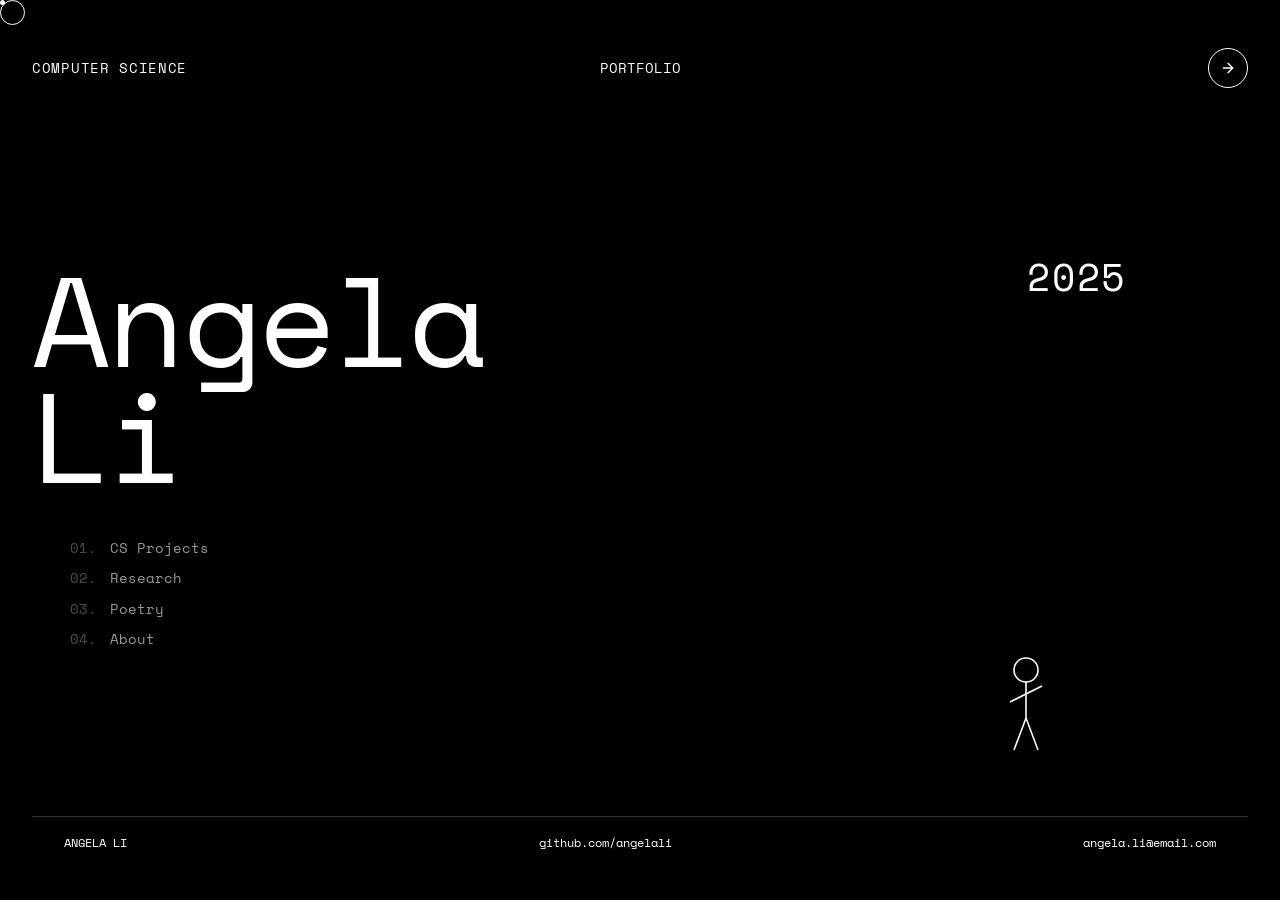
==== index.html @ 9843c6b3 "Update index.html" ====
<html lang="en">
<head>
    <meta charset="UTF-8">
    <meta name="viewport" content="width=device-width, initial-scale=1.0">
    <title>Angela Li</title>
    <style>
        @import url('https://fonts.googleapis.com/css2?family=Space+Mono:ital,wght@0,400;0,700;1,400&display=swap');
        
        * {
            box-sizing: border-box;
            margin: 0;
            padding: 0;
        }
        
        body {
            font-family: 'Space Mono', monospace;
            line-height: 1.6;
            color: #fff;
            background-color: #000;
            cursor: default;
            min-height: 100vh; 
            overflow-x: hidden;
            transition: background-color 1.5s ease, color 1.5s ease;
            display: flex; 
            flex-direction: column; 
        }
        
        .container {
            max-width: 1400px;
            margin: 0 auto;
            padding: 2rem;
            width: 100%; 
            flex-grow: 1; 
            display: flex;
            flex-direction: column;
        }
        
        header {
            display: flex;
            justify-content: space-between;
            align-items: center;
            padding: 1rem 0;
        }
        
        .header-left {
            font-size: 14px;
            text-transform: uppercase;
            letter-spacing: 0.05em;
        }
        
        .header-center {
            position: absolute;
            left: 50%;
            transform: translateX(-50%);
            font-size: 14px;
            text-transform: uppercase;
        }
        
        .header-right {
            display: flex;
            align-items: center;
        }
        
        .arrow-icon {
            width: 40px;
            height: 40px;
            border: 1px solid #fff;
            border-radius: 50%;
            display: flex;
            align-items: center;
            justify-content: center;
            transition: all 0.3s ease, border-color 1.5s ease;
        }
        
        .arrow-icon:hover {
            background-color: #fff;
            color: #000;
            transform: rotate(45deg);
        }
        
        main {
            flex: 1; 
            display: flex;
            align-items: center;
            justify-content: center;
            position: relative; 
        }
        
        .main-content {
            position: relative;
            width: 100%;
            height: 100%;
            display: flex;
            flex-direction: column;
            justify-content: center;
        }
        
        .name-display {
            font-size: 10vw;
            line-height: 0.9;
            font-weight: normal;
            letter-spacing: -0.02em;
        }
        
        .year { /* This element's position will influence the animation */
            position: absolute;
            top: 20%;
            right: 10%;
            font-size: 3vw;
            font-weight: normal;
            letter-spacing: 0.05em;
            transform: rotate(10deg);
            opacity: 0.8;
            /* background-color: rgba(255,0,0,0.2); */ /* For visual debugging */
        }
        
        .categories {
            margin-top: 5vh;
            margin-left: 3vw;
            display: flex;
            flex-direction: column;
        }
        
        .category-item {
            display: flex;
            margin-bottom: 0.5rem;
            font-size: 14px;
            color: #999;
            transition: color 1.5s ease;
        }
        
        .category-number {
            width: 40px;
            opacity: 0.5;
        }

        #light-setup { 
            position: absolute; 
            bottom: 0; 
            right: 10%; 
            width: 200px; 
            height: 400px; 
            pointer-events: none; 
            z-index: 2; 
            /* border: 1px solid yellow; */
        }

        #ceiling {
            position: absolute; 
            top: 50px; 
            left: 50%; 
            transform: translateX(-50%);
            width: 0; 
            height: 5px;
            background-color: #fff;
            z-index: 3;
            transition: width 1.5s ease, background-color 1.5s ease, top 0.3s ease;
        }
        
        #light-fixture { 
            position: absolute;
            top: 55px; 
            left: 50%; 
            transform: translateX(-50%); 
            opacity: 0;
            transition: all 0.5s ease; 
            z-index: 4; 
            width: 40px; 
            height: 40px; 
            /* border: 1px solid cyan; */
        }
        
        .light-glow {
            filter: drop-shadow(0 0 20px rgba(255, 255, 100, 0.9));
        }
        .light-glow .bulb-shape { 
            fill: rgba(255, 255, 100, 0.7);
            stroke: #FFFF64; 
        }
        
        body.light-theme #ceiling {
            background-color: #000;
        }
        body.light-theme #light-fixture line,
        body.light-theme #light-fixture path,
        body.light-theme #light-fixture ellipse {
            stroke: #000;
        }
        body.light-theme .light-glow .bulb-shape {
             fill: rgba(50, 50, 0, 0.7); 
             stroke: #323200;
        }
        
        #animation-container { 
            position: absolute;
            bottom: 0;
            right: 10%;
            width: 200px;
            height: 400px;
            z-index: 10; 
            /* border: 1px dotted blue; */
        }
        
        #stick-figure {
            position: absolute;
            bottom: 50px; 
            left: 60px;   
            width: 80px; 
            height: 120px; 
            z-index: 15; 
            transition: transform 0.5s ease-out; 
            /* border: 1px dotted green; */
        }
        
        #ladder {
            position: absolute;
            bottom: 50px; 
            left: 100px;  
            width: 60px; 
            height: 300px; 
            opacity: 0;
            transition: opacity 0.5s ease, height 0.3s ease;
            z-index: 5; 
            /* border: 1px dotted orange; */
        }
        
        footer {
            padding: 1rem 0;
            border-top: 1px solid #333;
            font-size: 12px;
            display: flex;
            justify-content: space-between;
            transition: border-color 1.5s ease;
            width: 100%; 
            max-width: 1400px; 
            margin: 0 auto; 
            padding-left: 2rem; 
            padding-right: 2rem; 
        }
        
        .footer-name {
            text-transform: uppercase;
        }
        
        .footer-website {
            text-align: center;
        }
        
        .footer-email {
            text-align: right;
        }
        
        .cursor-dot {
            width: 5px;
            height: 5px;
            background-color: #fff;
            position: fixed;
            pointer-events: none;
            border-radius: 50%;
            z-index: 999;
            transition: transform 0.1s, background-color 1.5s ease;
        }
        
        .cursor-circle {
            width: 25px;
            height: 25px;
            border: 1px solid #fff;
            position: fixed;
            pointer-events: none;
            border-radius: 50%;
            z-index: 999;
            transition: transform 0.15s ease-out, border-color 1.5s ease, background-color 0.2s ease;
        }
        
        @media (min-width: 1024px) {
            .cursor-dot, .cursor-circle {
                display: block;
            }
            body {
                cursor: none;
            }
            a, .arrow-icon {
                cursor: none;
            }
        }
        
        a {
            color: inherit;
            text-decoration: none;
        }
        
        .hidden {
            opacity: 0;
            transform: translateY(20px);
        }
        
        .fade-in {
            animation: fadeInUp 0.8s ease forwards;
        }
        
        body.light-theme {
            background-color: #fff;
            color: #000;
        }
        
        body.light-theme .arrow-icon {
            border-color: #000;
        }
        
        body.light-theme .arrow-icon:hover {
            background-color: #000;
            color: #fff;
        }
        
        body.light-theme .category-item {
            color: #666;
        }
        
        body.light-theme footer {
            border-top-color: #eee;
        }
        
        body.light-theme .cursor-dot {
            background-color: #000;
        }
        
        body.light-theme .cursor-circle {
            border-color: #000;
        }
        
        @keyframes fadeInUp {
            from {
                opacity: 0;
                transform: translateY(20px);
            }
            to {
                opacity: 1;
                transform: translateY(0);
            }
        }
        
        @media (max-width: 768px) {
            .header-center {
                display: none;
            }
            .categories {
                margin-top: 3vh;
            }
            #animation-container, #light-setup { 
                width: 150px;
                height: 300px; 
                right: 5%;
            }
            #stick-figure {
                width: 60px;
                height: 90px;
                left: 45px; 
                bottom: 30px;
            }
            #ladder {
                width: 40px;
                left: 75px; 
                height: 220px; 
                bottom: 30px;
            }
            .name-display {
                font-size: 15vw;
            }
            .year {
                font-size: 5vw;
                top: 15%; /* Adjust for smaller screens if needed */
            }
        }
    </style>
</head>
<body>
    <div class="cursor-dot" id="cursor-dot"></div>
    <div class="cursor-circle" id="cursor-circle"></div>

    <div class="container">
        <header>
            <div class="header-left">Computer Science</div>
            <div class="header-center">Portfolio</div>
            <div class="header-right">
                <a href="#projects" class="arrow-icon">
                    <svg width="16" height="16" viewBox="0 0 24 24" fill="none" stroke="currentColor" stroke-width="2" stroke-linecap="round" stroke-linejoin="round">
                        <line x1="5" y1="12" x2="19" y2="12"></line>
                        <polyline points="12 5 19 12 12 19"></polyline>
                    </svg>
                </a>
            </div>
        </header>

        <main>
            <div class="main-content">
                <h1 class="name-display hidden">Angela<br>Li</h1>
                <div class="year hidden">2025</div>
                
                <div class="categories hidden">
                    <div class="category-item">
                        <div class="category-number">01.</div>
                        <div class="category-name">CS Projects</div>
                    </div>
                    <div class="category-item">
                        <div class="category-number">02.</div>
                        <div class="category-name">Research</div>
                    </div>
                    <div class="category-item">
                        <div class="category-number">03.</div>
                        <div class="category-name">Poetry</div>
                    </div>
                    <div class="category-item">
                        <div class="category-number">04.</div>
                        <div class="category-name">About</div>
                    </div>
                </div>
                
                <div id="light-setup">
                    <div id="ceiling"></div>
                    <svg id="light-fixture" viewBox="0 0 40 40" width="40" height="40" xmlns="http://www.w3.org/2000/svg">
                        <line x1="20" y1="0" x2="20" y2="15" stroke="white" stroke-width="1.5" />
                        <path d="M12,15 C12,10 28,10 28,15 L28,25 C28,30 12,30 12,25 Z" stroke="white" stroke-width="1.5" fill="none" />
                        <ellipse cx="20" cy="20" rx="7" ry="10" stroke="white" stroke-width="1.5" fill="none" class="bulb-shape" />
                    </svg>
                </div>
                
                <div id="animation-container">
                    <svg id="ladder" viewBox="0 0 60 300" xmlns="http://www.w3.org/2000/svg" preserveAspectRatio="xMidYMax meet">
                        <line x1="10" y1="10" x2="10" y2="290" stroke="white" stroke-width="2" />
                        <line x1="50" y1="10" x2="50" y2="290" stroke="white" stroke-width="2" />
                        <line x1="10" y1="40" x2="50" y2="40" stroke="white" stroke-width="2" />
                        <line x1="10" y1="70" x2="50" y2="70" stroke="white" stroke-width="2" />
                        <line x1="10" y1="100" x2="50" y2="100" stroke="white" stroke-width="2" />
                        <line x1="10" y1="130" x2="50" y2="130" stroke="white" stroke-width="2" />
                        <line x1="10" y1="160" x2="50" y2="160" stroke="white" stroke-width="2" />
                        <line x1="10" y1="190" x2="50" y2="190" stroke="white" stroke-width="2" />
                        <line x1="10" y1="220" x2="50" y2="220" stroke="white" stroke-width="2" />
                        <line x1="10" y1="250" x2="50" y2="250" stroke="white" stroke-width="2" />
                    </svg>
                    
                    <svg id="stick-figure" viewBox="0 0 100 150" xmlns="http://www.w3.org/2000/svg">
                        <circle cx="50" cy="30" r="15" stroke="white" stroke-width="2" fill="none" class="head" />
                        <line x1="50" y1="45" x2="50" y2="90" stroke="white" stroke-width="2" class="body-line" />
                        <line x1="50" y1="60" x2="30" y2="70" stroke="white" stroke-width="2" class="left-arm" />
                        <line x1="50" y1="60" x2="70" y2="50" stroke="white" stroke-width="2" class="right-arm" />
                        <line x1="50" y1="90" x2="35" y2="130" stroke="white" stroke-width="2" class="left-leg" />
                        <line x1="50" y1="90" x2="65" y2="130" stroke="white" stroke-width="2" class="right-leg" />
                    </svg>
                </div>
            </div>
        </main>

        <footer>
            <div class="footer-name">Angela Li</div>
            <div class="footer-website">github.com/angelali</div>
            <div class="footer-email">angela.li@email.com</div>
        </footer>
    </div>

    <script>
        // Global parameters for animation, updated on resize
        let climbTopY_global = 0; 
        let stickFigureTranslateXOnLadder_global = 0; 
        let dynamicClimbingSteps = [];

        // DOM Elements
        let stickFigure, ladder, lightFixture, ceiling, rightArm, leftArm, leftLeg, rightLeg, animationContainer, lightSetup, yearElement;

        function cacheElements() {
            stickFigure = document.getElementById('stick-figure');
            ladder = document.getElementById('ladder');
            lightFixture = document.getElementById('light-fixture');
            ceiling = document.getElementById('ceiling');
            animationContainer = document.getElementById('animation-container');
            lightSetup = document.getElementById('light-setup'); 
            yearElement = document.querySelector('.year'); 
            if (stickFigure) {
                rightArm = stickFigure.querySelector('.right-arm');
                leftArm = stickFigure.querySelector('.left-arm');
                leftLeg = stickFigure.querySelector('.left-leg');
                rightLeg = stickFigure.querySelector('.right-leg');
            }
        }

        function getElementHeight(element, numericFallbackValue) {
            if (!element) {
                console.warn(`[AnimationDebug] getElementHeight: Element is null/undefined. Returning fallback: ${numericFallbackValue}`);
                return numericFallbackValue || 0;
            }
            let height = element.getBoundingClientRect().height;
            if (height && !isNaN(height) && height > 0) { // Check for valid positive number
                return height;
            }

            console.warn(`[AnimationDebug] getBoundingClientRect().height for ${element.id || element.className} is ${height}. Trying offsetHeight.`);
            height = element.offsetHeight;
            if (height && !isNaN(height) && height > 0) {
                return height;
            }
            
            console.warn(`[AnimationDebug] offsetHeight for ${element.id || element.className} is ${height}. Trying getComputedStyle.`);
            height = parseFloat(getComputedStyle(element).height);
            if (height && !isNaN(height) && height > 0) {
                return height;
            }

            console.warn(`[AnimationDebug] CSS height for ${element.id || element.className} is also ${height}. Using provided numeric fallback: ${numericFallbackValue}`);
            return numericFallbackValue || 0;
        }


        function updateAnimationParameters() {
            console.log("[AnimationDebug] --- Updating animation parameters START ---");
            if (!animationContainer || !stickFigure || !ladder || !lightFixture || !ceiling || !lightSetup || !yearElement) {
                console.warn("[AnimationDebug] updateAnimationParameters: Critical elements null, attempting to re-cache.");
                cacheElements();
                 if (!animationContainer || !stickFigure || !ladder || !lightFixture || !ceiling || !lightSetup || !yearElement) {
                    console.error("[AnimationDebug] updateAnimationParameters: Critical elements STILL null after re-cache. Aborting update.");
                    return; 
                 }
            }

            const animContainerHeight = getElementHeight(animationContainer, 400); // Fallback to CSS defined height
            const animContainerRect = animationContainer.getBoundingClientRect(); 
            console.log(`[AnimationDebug] animContainerHeight: ${animContainerHeight}px, animContainerViewportTop: ${animContainerRect.top}px`);
            if (animContainerHeight === 0) {
                console.warn("[AnimationDebug] animContainerHeight is 0.");
            }

            // --- Positioning based on ".year" element ---
            const yearRect = yearElement.getBoundingClientRect();
            const yearElementHeight = getElementHeight(yearElement, 30); // Provide a numeric fallback for year element
            const yearBottom_viewport = yearRect.bottom; 
            console.log(`[AnimationDebug] Year Element: viewportTop=${yearRect.top}px, height=${yearElementHeight}px, viewportBottom=${yearBottom_viewport}px`);

            const targetCeilingTop_viewport = yearBottom_viewport + (yearElementHeight * 0.08);
            console.log(`[AnimationDebug] Target Ceiling Top (Viewport): ${targetCeilingTop_viewport}px`);

            const lightSetupViewportTop = animContainerRect.top; 
            let finalCeilingTop_relativeToLightSetup = targetCeilingTop_viewport - lightSetupViewportTop;
            console.log(`[AnimationDebug] Light Setup Viewport Top: ${lightSetupViewportTop}px`);
            
            const minCeilingTopRel = animContainerHeight * 0.05; 
            const maxCeilingTopRel = animContainerHeight * 0.50; 
            if (finalCeilingTop_relativeToLightSetup < minCeilingTopRel || isNaN(finalCeilingTop_relativeToLightSetup)) {
                console.warn(`[AnimationDebug] Calculated ceiling top (${finalCeilingTop_relativeToLightSetup}px) too high or NaN. Clamping to ${minCeilingTopRel}px.`);
                finalCeilingTop_relativeToLightSetup = minCeilingTopRel;
            } else if (finalCeilingTop_relativeToLightSetup > maxCeilingTopRel) {
                console.warn(`[AnimationDebug] Calculated ceiling top (${finalCeilingTop_relativeToLightSetup}px) too low. Clamping to ${maxCeilingTopRel}px.`);
                finalCeilingTop_relativeToLightSetup = maxCeilingTopRel;
            }
            ceiling.style.top = finalCeilingTop_relativeToLightSetup + 'px';
            console.log(`[AnimationDebug] Ceiling: finalTop_relativeToLightSetup=${finalCeilingTop_relativeToLightSetup}px`);

            // --- Light Fixture Positioning ---
            const lightFixtureElementHeight = getElementHeight(lightFixture, 40); // Numeric fallback
            let finalLightFixtureTopCssValue = finalCeilingTop_relativeToLightSetup + 5; 
            lightFixture.style.top = finalLightFixtureTopCssValue + 'px';
            console.log(`[AnimationDebug] Light Fixture: elementHeight=${lightFixtureElementHeight}px, finalTopCssValue=${finalLightFixtureTopCssValue}px`);
            
            // --- Ladder Height & Positioning ---
            const ladderCssBottom = parseFloat(getComputedStyle(ladder).bottom); 
            const lightFixtureBottom_relativeToLightSetup = finalLightFixtureTopCssValue + lightFixtureElementHeight;
            const gapBelowLightFixture = animContainerHeight * 0.05; 
            
            let ladderTopTarget_relativeToLightSetup = lightFixtureBottom_relativeToLightSetup + gapBelowLightFixture;
            
            let newLadderHeightCalculated = (animContainerHeight - ladderCssBottom) - ladderTopTarget_relativeToLightSetup;
            newLadderHeightCalculated = Math.max(animContainerHeight * 0.2, newLadderHeightCalculated); 
            ladder.style.height = newLadderHeightCalculated + 'px';
            const ladderElementHeight = getElementHeight(ladder, newLadderHeightCalculated); // Use calculated height as fallback
            console.log(`[AnimationDebug] Ladder: cssBottom=${ladderCssBottom}px, newCalculatedHeight=${newLadderHeightCalculated}px, actualElementHeight=${ladderElementHeight}px`);

            // --- Ceiling Width Extension ---
            const lightSetupRect = lightSetup.getBoundingClientRect(); 
            const ceilingStartGlobalX = lightSetupRect.left + (lightSetup.offsetWidth / 2); 
            const viewportWidth = document.documentElement.clientWidth;
            ceiling.dataset.targetWidth = Math.max(0, viewportWidth - ceilingStartGlobalX) + 'px';

            // --- Stick Figure X Translation to Ladder ---
            if (ladder.offsetLeft !== undefined && stickFigure.offsetLeft !== undefined && ladder.offsetWidth !== undefined && stickFigure.offsetWidth !== undefined) {
                 stickFigureTranslateXOnLadder_global = (ladder.offsetLeft + ladder.offsetWidth / 2) - (stickFigure.offsetLeft + stickFigure.offsetWidth / 2);
            } else {
                const defaultLadderLeft = parseFloat(getComputedStyle(ladder).left) || 100;
                const defaultLadderWidth = parseFloat(getComputedStyle(ladder).width) || 60;
                const defaultStickFigureLeft = parseFloat(getComputedStyle(stickFigure).left) || 60;
                const defaultStickFigureWidth = parseFloat(getComputedStyle(stickFigure).width) || 80;
                stickFigureTranslateXOnLadder_global = (defaultLadderLeft + defaultLadderWidth / 2) - (defaultStickFigureLeft + defaultStickFigureWidth / 2);
            }
            
            // --- 6. Recalculate climbTopY_global for stick figure's HANDS to reach BOTTOM of light fixture ---
            const sfCssBottom = parseFloat(getComputedStyle(stickFigure).bottom); 
            const sfHeight = getElementHeight(stickFigure, 120); // Numeric fallback
            console.log(`[AnimationDebug] Stick Figure: cssBottom=${sfCssBottom}px, sfHeight=${sfHeight}px`);
            
            if (sfHeight === 0 || isNaN(sfHeight) || lightFixtureElementHeight === 0 || isNaN(lightFixtureElementHeight)) {
                console.error("[AnimationDebug] Stick figure or Light fixture height is 0 or NaN. Setting climbTopY to 0.");
                climbTopY_global = 0; 
            } else {
                const sfHandsOffsetYFactor = 60 / 150; 
                const sfHandsOffsetFromSFTop_px = sfHeight * sfHandsOffsetYFactor;

                const sfInitialTopEdge_from_AC_Top = animContainerHeight - sfCssBottom - sfHeight;
                const sfInitialHands_from_AC_Top = sfInitialTopEdge_from_AC_Top + sfHandsOffsetFromSFTop_px;
                console.log(`[AnimationDebug] Stick Figure Initial Y: topEdgeFromACTop=${sfInitialTopEdge_from_AC_Top}px, handsFromACTop=${sfInitialHands_from_AC_Top}px`);
                
                const lfTargetBottom_from_AC_Top = finalLightFixtureTopCssValue + lightFixtureElementHeight;
                console.log(`[AnimationDebug] Light Fixture Target Y (Bottom): bottomFromACTop=${lfTargetBottom_from_AC_Top}px`);

                climbTopY_global = sfInitialHands_from_AC_Top - lfTargetBottom_from_AC_Top;
                climbTopY_global = Math.max(0, climbTopY_global); 
            }
            console.log(`[AnimationDebug] FINAL climbTopY_global: ${climbTopY_global}px`);

            // --- 7. Update dynamicClimbingSteps y-values based on climbTopY_global ---
            const baseStepYPercentages = [0, 0.125, 0.25, 0.375, 0.5, 0.625, 0.75, 0.875, 1]; 
            dynamicClimbingSteps = baseStepYPercentages.map((p, index) => ({
                y: climbTopY_global * p, 
                lL: (index % 2 !== 0 && climbTopY_global > 10) ? -5 : 0, 
                rL: (index % 2 !== 0 && climbTopY_global > 10) ? 5 : 0,
                lA: (index % 2 !== 0 && climbTopY_global > 10) ? -2 : 0,
                rA: (index % 2 !== 0 && climbTopY_global > 10) ? 2 : 0
            }));

            if (dynamicClimbingSteps.length > 0) {
                dynamicClimbingSteps[0] = { y: 0, lL: 0, rL: 0, lA: 0, rA: 0 }; 
            } else { 
                dynamicClimbingSteps.push({ y: 0, lL: 0, rL: 0, lA: 0, rA: 0 });
            }
            
            if (climbTopY_global < 5 || isNaN(climbTopY_global)) { 
                dynamicClimbingSteps = [{ y: 0, lL: 0, rL: 0, lA: 0, rA: 0 }];
                console.log("[AnimationDebug] Climb distance very small or NaN, setting to no climb steps.");
            }
            console.log("[AnimationDebug] --- Parameter update finished ---");
        }

        window.onload = () => {
            console.log("[AnimationDebug] window.onload fired.");
            cacheElements(); 

            const elementsToFadeIn = document.querySelectorAll('.hidden');
            setTimeout(() => { 
                elementsToFadeIn.forEach((el, index) => {
                    setTimeout(() => {
                        el.classList.add('fade-in');
                    }, index * 200);
                });
            }, 300); 
            
            requestAnimationFrame(() => { 
                updateAnimationParameters(); 
                window.addEventListener('resize', () => {
                    requestAnimationFrame(updateAnimationParameters); 
                });

                setTimeout(() => { 
                    if (stickFigure && ladder && lightFixture && ceiling) { 
                        startAnimation();
                    } else {
                        console.error("[AnimationDebug] Crucial elements missing before starting animation.");
                    }
                }, 1200); 
            });
        };
        
        const cursorDot = document.getElementById('cursor-dot');
        const cursorCircle = document.getElementById('cursor-circle');
        if (window.matchMedia("(min-width: 1024px)").matches) {
            window.addEventListener('mousemove', e => {
                cursorDot.style.transform = `translate(${e.clientX}px, ${e.clientY}px)`;
                cursorCircle.style.transform = `translate(${e.clientX - 12}px, ${e.clientY - 12}px)`;
            });
            document.querySelectorAll('a, .arrow-icon').forEach(el => {
                el.addEventListener('mouseenter', (event) => {
                    cursorCircle.style.transform = `translate(${event.clientX - 12}px, ${event.clientY - 12}px) scale(1.5)`;
                    cursorCircle.style.backgroundColor = 'rgba(255,255,255,0.2)';
                });
                el.addEventListener('mouseleave', (event) => {
                    cursorCircle.style.transform = `translate(${event.clientX - 12}px, ${event.clientY - 12}px) scale(1)`;
                    cursorCircle.style.backgroundColor = 'transparent';
                });
            });
        } else {
            if(cursorDot) cursorDot.style.display = 'none';
            if(cursorCircle) cursorCircle.style.display = 'none';
        }
        
        function changeToLightTheme() {
            document.body.classList.add('light-theme');
            document.querySelectorAll('#stick-figure line, #stick-figure circle, #ladder line, #light-fixture line, #light-fixture path, #light-fixture ellipse').forEach(el => {
                if (!el.classList.contains('bulb-shape')) {
                    el.setAttribute('stroke', 'black');
                }
            });
        }
        
        function startAnimation() {
            if (!stickFigure || !ladder || !lightFixture || !ceiling || !rightArm || !leftArm || !leftLeg || !rightLeg) {
                console.error("[AnimationDebug] startAnimation: Cannot start, critical elements are null.");
                return;
            }
            let currentClimbStep = 0;
            console.log("[AnimationDebug] Starting animation sequence. climbTopY_global:", climbTopY_global, "Num steps:", dynamicClimbingSteps.length);

            function animateLimbs(step) {
                if (!step) { console.warn("[AnimationDebug] animateLimbs: step is undefined."); return; }
                leftLeg.setAttribute('x2', 35 + step.lL);
                rightLeg.setAttribute('x2', 65 + step.rL);
                leftArm.setAttribute('x2', 30 + step.lA);
                rightArm.setAttribute('y2', 50); 
                rightArm.setAttribute('x2', 70 + step.rA);
            }
            
            function wave() {
                const originalX2 = 70; 
                const originalY2 = 50; 
                let waveTime = 0;
                const waveDuration = 2000; 
                const intervalTime = 50;  
                
                const waveInterval = setInterval(() => {
                    waveTime += intervalTime;
                    const waveY = originalY2 - 15 * Math.sin((waveTime / waveDuration) * Math.PI * 4); 
                    rightArm.setAttribute('x2', originalX2);
                    rightArm.setAttribute('y2', waveY);
                    
                    if (waveTime >= waveDuration) {
                        clearInterval(waveInterval);
                        rightArm.setAttribute('x2', originalX2); 
                        rightArm.setAttribute('y2', originalY2);
                        moveToLadderAndPrepareClimb(); 
                    }
                }, intervalTime);
            }

            function moveToLadderAndPrepareClimb() {
                stickFigure.style.transform = `translateX(${stickFigureTranslateXOnLadder_global || 0}px)`;
                setTimeout(() => { 
                    ladder.style.opacity = '1';
                    ceiling.style.width = ceiling.dataset.targetWidth || '80px'; 
                    setTimeout(() => { 
                        lightFixture.style.opacity = '1';
                        setTimeout(climbLadder, 500); 
                    }, 700); 
                }, 500); 
            }
            
            function climbLadder() {
                if (!dynamicClimbingSteps || dynamicClimbingSteps.length === 0) {
                    console.warn("[AnimationDebug] No climbing steps. Proceeding to screwInLightBulb().");
                    screwInLightBulb(); 
                    return;
                }
                if (dynamicClimbingSteps.length === 1 && dynamicClimbingSteps[0].y === 0 && currentClimbStep === 0) {
                     console.log("[AnimationDebug] No climb needed. Proceeding to screwInLightBulb().");
                     screwInLightBulb();
                     return;
                }

                if (currentClimbStep >= dynamicClimbingSteps.length) {
                    screwInLightBulb(); 
                    return;
                }
                
                const step = dynamicClimbingSteps[currentClimbStep];
                if (!step || step.y === undefined || isNaN(step.y)) { 
                     console.error(`[AnimationDebug] Climbing: Step ${currentClimbStep} is invalid or y is NaN:`, step);
                     currentClimbStep++; 
                     setTimeout(climbLadder, 400); 
                     return;
                }
                console.log(`[AnimationDebug] Climbing step ${currentClimbStep}: translateY(-${step.y}px).`);
                stickFigure.style.transform = `translateX(${stickFigureTranslateXOnLadder_global || 0}px) translateY(-${step.y}px)`;
                animateLimbs(step); 
                
                currentClimbStep++;
                setTimeout(climbLadder, 400); 
            }
            
            function screwInLightBulb() {
                leftArm.setAttribute('x2', '45'); 
                leftArm.setAttribute('y2', '30'); 
                rightArm.setAttribute('x2', '55'); 
                rightArm.setAttribute('y2', '30');
                
                let rotations = 0;
                const screwDuration = 1500; 
                const intervalTime = 100;
                let screwAngle = 0;

                const screwInterval = setInterval(() => {
                    screwAngle = (rotations % 2 === 0) ? 5 : -5; 
                    stickFigure.style.transform = `translateX(${stickFigureTranslateXOnLadder_global || 0}px) translateY(-${climbTopY_global || 0}px) rotate(${screwAngle}deg)`;
                    rotations++;
                    
                    if ((rotations * intervalTime) >= screwDuration) {
                        clearInterval(screwInterval);
                        stickFigure.style.transform = `translateX(${stickFigureTranslateXOnLadder_global || 0}px) translateY(-${climbTopY_global || 0}px)`; 
                        lightFixture.classList.add('light-glow'); 
                        setTimeout(() => { 
                            changeToLightTheme();
                            setTimeout(prepareClimbDown, 1000); 
                        }, 500);
                    }
                }, intervalTime);
            }

            function prepareClimbDown() {
                 if (!dynamicClimbingSteps || dynamicClimbingSteps.length === 0) {
                    resetToNormalPose(); return; 
                }
                animateLimbs(dynamicClimbingSteps[dynamicClimbingSteps.length-1]); 
                currentClimbStep = dynamicClimbingSteps.length - 2; 
                climbDown();
            }
            
            function climbDown() {
                if (!dynamicClimbingSteps || currentClimbStep < 0 || dynamicClimbingSteps.length === 0) {
                    resetToNormalPose(); 
                    return;
                }
                
                const step = dynamicClimbingSteps[currentClimbStep];
                 if (!step || step.y === undefined || isNaN(step.y)) { 
                     console.error(`[AnimationDebug] Climbing Down: Step ${currentClimbStep} is invalid or y is NaN:`, step);
                     resetToNormalPose(); 
                     return;
                }
                stickFigure.style.transform = `translateX(${stickFigureTranslateXOnLadder_global || 0}px) translateY(-${step.y}px)`;
                animateLimbs(step);
                
                currentClimbStep--;
                setTimeout(climbDown, 400);
            }
            
            function resetToNormalPose() {
                stickFigure.style.transform = 'translateX(0px) translateY(0px)';
                leftLeg.setAttribute('x2', '35');
                rightLeg.setAttribute('x2', '65');
                leftArm.setAttribute('x2', '30');
                leftArm.setAttribute('y2', '70'); 
                rightArm.setAttribute('x2', '70');
                rightArm.setAttribute('y2', '50'); 
                
                setTimeout(() => { 
                    ladder.style.opacity = '0';
                }, 1000);
            }
            
            wave(); 
        }
    </script>
</body>
</html>
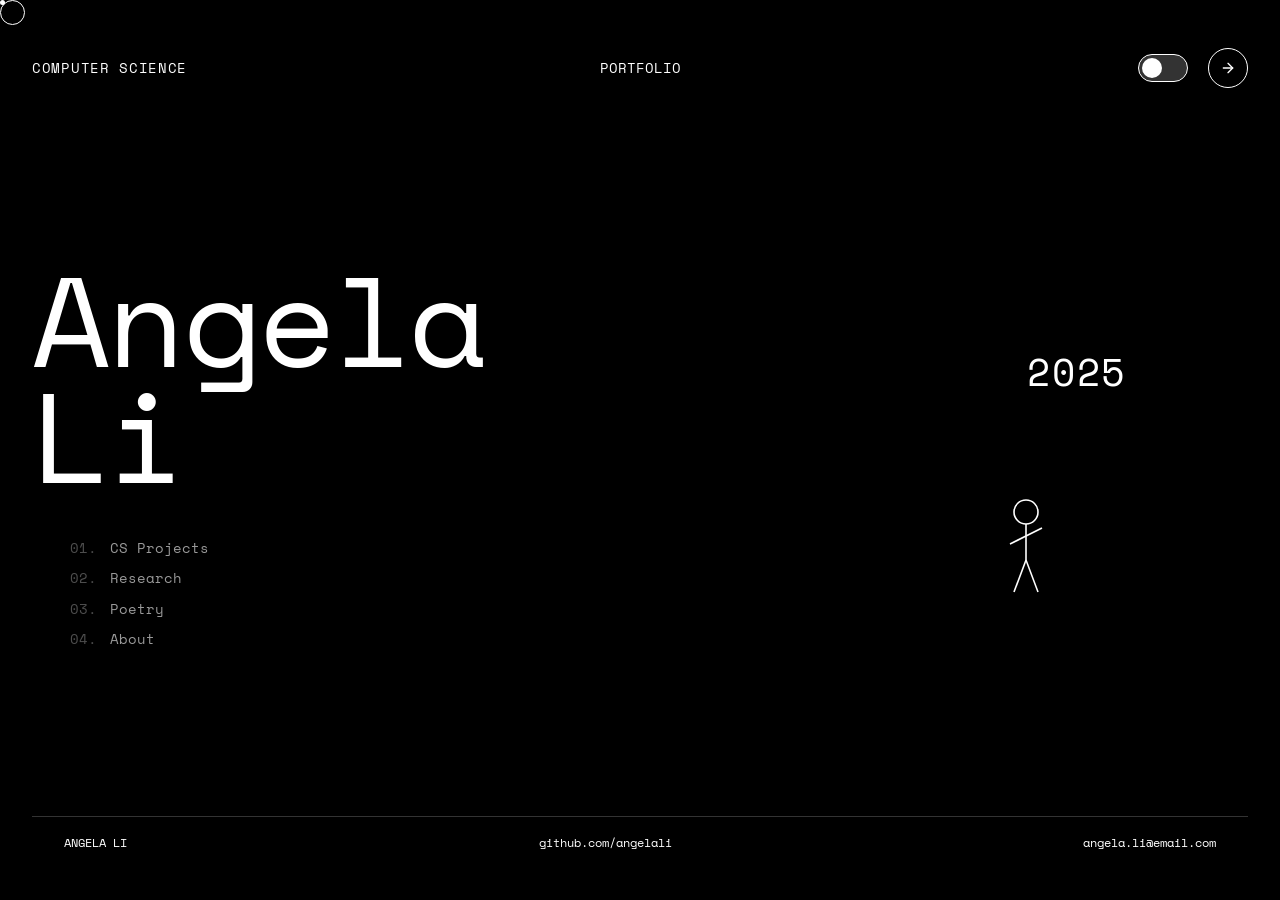
==== commit d4d6f377: "Update index.html" ====
--- a/index.html
+++ b/index.html
@@ -1,4 +1,4 @@
-
+<!DOCTYPE html>
 <html lang="en">
 <head>
     <meta charset="UTF-8">
@@ -61,7 +61,80 @@
             display: flex;
             align-items: center;
         }
-        
+
+        .theme-switch-wrapper {
+            display: flex;
+            align-items: center;
+            margin-right: 20px; 
+        }
+        .theme-switch {
+            position: relative;
+            display: inline-block;
+            width: 50px; 
+            height: 28px; 
+        }
+        .theme-switch input {
+            opacity: 0;
+            width: 0;
+            height: 0;
+        }
+        .slider {
+            position: absolute;
+            cursor: pointer;
+            top: 0;
+            left: 0;
+            right: 0;
+            bottom: 0;
+            background-color: #333; /* Darker grey for dark mode (switch off) */
+            border: 1px solid #fff; /* White border in dark mode */
+            transition: .4s;
+        }
+        .slider:before {
+            position: absolute;
+            content: "";
+            height: 20px; 
+            width: 20px; 
+            left: 3px; /* Adjusted for border */
+            bottom: 3px; /* Adjusted for border */
+            background-color: white; 
+            transition: .4s;
+        }
+        
+        input:checked + .slider { /* Light mode active */
+            background-color: #ddd; /* Light grey background for light mode */
+            border-color: #000; /* Black border in light mode */
+        }
+        input:checked + .slider:before {
+            transform: translateX(22px);
+            background-color: #333; /* Dark knob for light mode */
+        }
+        .slider.round {
+            border-radius: 28px; 
+        }
+        .slider.round:before {
+            border-radius: 50%;
+        }
+
+        /* Styles for when body has .light-theme but switch might be forced to an opposite state during animation */
+        body.light-theme .theme-switch-wrapper input:not(:checked) + .slider {
+            background-color: #333; /* Should look like dark mode switch */
+            border-color: #fff;
+        }
+         body.light-theme .theme-switch-wrapper input:not(:checked) + .slider:before {
+            background-color: white;
+            transform: translateX(0px); /* Ensure it's on the left */
+        }
+        /* Styles for when body is dark (no .light-theme) but switch might be forced to checked */
+        body:not(.light-theme) .theme-switch-wrapper input:checked + .slider {
+            background-color: #ddd; /* Should look like light mode switch */
+            border-color: #000;
+        }
+        body:not(.light-theme) .theme-switch-wrapper input:checked + .slider:before {
+            background-color: #333;
+            transform: translateX(22px); /* Ensure it's on the right */
+        }
+
+
         .arrow-icon {
             width: 40px;
             height: 40px;
@@ -103,7 +176,7 @@
             letter-spacing: -0.02em;
         }
         
-        .year { /* This element's position will influence the animation */
+        .year { 
             position: absolute;
             top: 20%;
             right: 10%;
@@ -112,7 +185,6 @@
             letter-spacing: 0.05em;
             transform: rotate(10deg);
             opacity: 0.8;
-            /* background-color: rgba(255,0,0,0.2); */ /* For visual debugging */
         }
         
         .categories {
@@ -143,7 +215,6 @@
             height: 400px; 
             pointer-events: none; 
             z-index: 2; 
-            /* border: 1px solid yellow; */
         }
 
         #ceiling {
@@ -168,7 +239,6 @@
             z-index: 4; 
             width: 40px; 
             height: 40px; 
-            /* border: 1px solid cyan; */
         }
         
         .light-glow {
@@ -176,7 +246,7 @@
         }
         .light-glow .bulb-shape { 
             fill: rgba(255, 255, 100, 0.7);
-            stroke: #FFFF64; 
+            stroke: #FFFF64 !important; 
         }
         
         body.light-theme #ceiling {
@@ -184,13 +254,14 @@
         }
         body.light-theme #light-fixture line,
         body.light-theme #light-fixture path,
-        body.light-theme #light-fixture ellipse {
+        body.light-theme #light-fixture ellipse:not(.bulb-shape.light-glow *) { 
             stroke: #000;
         }
-        body.light-theme .light-glow .bulb-shape {
-             fill: rgba(50, 50, 0, 0.7); 
-             stroke: #323200;
-        }
+        body.light-theme #light-fixture .bulb-shape:not(.light-glow .bulb-shape) {
+             stroke: #000;
+             fill: none; 
+        }
+
         
         #animation-container { 
             position: absolute;
@@ -199,7 +270,6 @@
             width: 200px;
             height: 400px;
             z-index: 10; 
-            /* border: 1px dotted blue; */
         }
         
         #stick-figure {
@@ -210,7 +280,6 @@
             height: 120px; 
             z-index: 15; 
             transition: transform 0.5s ease-out; 
-            /* border: 1px dotted green; */
         }
         
         #ladder {
@@ -222,7 +291,6 @@
             opacity: 0;
             transition: opacity 0.5s ease, height 0.3s ease;
             z-index: 5; 
-            /* border: 1px dotted orange; */
         }
         
         footer {
@@ -344,6 +412,9 @@
             .header-center {
                 display: none;
             }
+            .theme-switch-wrapper {
+                margin-right: 10px;
+            }
             .categories {
                 margin-top: 3vh;
             }
@@ -369,7 +440,7 @@
             }
             .year {
                 font-size: 5vw;
-                top: 15%; /* Adjust for smaller screens if needed */
+                top: 15%; 
             }
         }
     </style>
@@ -383,6 +454,12 @@
             <div class="header-left">Computer Science</div>
             <div class="header-center">Portfolio</div>
             <div class="header-right">
+                <div class="theme-switch-wrapper">
+                    <label class="theme-switch" for="theme-checkbox">
+                        <input type="checkbox" id="theme-checkbox" />
+                        <div class="slider round"></div>
+                    </label>
+                </div>
                 <a href="#projects" class="arrow-icon">
                     <svg width="16" height="16" viewBox="0 0 24 24" fill="none" stroke="currentColor" stroke-width="2" stroke-linecap="round" stroke-linejoin="round">
                         <line x1="5" y1="12" x2="19" y2="12"></line>
@@ -459,13 +536,21 @@
     </div>
 
     <script>
-        // Global parameters for animation, updated on resize
+        // Global parameters for animation
         let climbTopY_global = 0; 
         let stickFigureTranslateXOnLadder_global = 0; 
         let dynamicClimbingSteps = [];
 
         // DOM Elements
-        let stickFigure, ladder, lightFixture, ceiling, rightArm, leftArm, leftLeg, rightLeg, animationContainer, lightSetup, yearElement;
+        let stickFigure, ladder, lightFixture, ceiling, rightArm, leftArm, leftLeg, rightLeg, animationContainer, lightSetup, yearElement, themeCheckbox;
+        
+        // Animation State
+        let isLightTheme = false; // Initial theme is dark
+        let animationInProgress = false;
+        let initialAnimationComplete = false;
+        let currentClimbShouldTurnLightOn = true; 
+        let currentClimbStep = 0;
+
 
         function cacheElements() {
             stickFigure = document.getElementById('stick-figure');
@@ -475,6 +560,7 @@
             animationContainer = document.getElementById('animation-container');
             lightSetup = document.getElementById('light-setup'); 
             yearElement = document.querySelector('.year'); 
+            themeCheckbox = document.getElementById('theme-checkbox');
             if (stickFigure) {
                 rightArm = stickFigure.querySelector('.right-arm');
                 leftArm = stickFigure.querySelector('.left-arm');
@@ -485,35 +571,26 @@
 
         function getElementHeight(element, numericFallbackValue) {
             if (!element) {
-                console.warn(`[AnimationDebug] getElementHeight: Element is null/undefined. Returning fallback: ${numericFallbackValue}`);
                 return numericFallbackValue || 0;
             }
             let height = element.getBoundingClientRect().height;
-            if (height && !isNaN(height) && height > 0) { // Check for valid positive number
+            if (height && !isNaN(height) && height > 0) { 
                 return height;
             }
-
-            console.warn(`[AnimationDebug] getBoundingClientRect().height for ${element.id || element.className} is ${height}. Trying offsetHeight.`);
             height = element.offsetHeight;
             if (height && !isNaN(height) && height > 0) {
                 return height;
             }
-            
-            console.warn(`[AnimationDebug] offsetHeight for ${element.id || element.className} is ${height}. Trying getComputedStyle.`);
             height = parseFloat(getComputedStyle(element).height);
             if (height && !isNaN(height) && height > 0) {
                 return height;
             }
-
-            console.warn(`[AnimationDebug] CSS height for ${element.id || element.className} is also ${height}. Using provided numeric fallback: ${numericFallbackValue}`);
             return numericFallbackValue || 0;
         }
 
 
         function updateAnimationParameters() {
-            console.log("[AnimationDebug] --- Updating animation parameters START ---");
             if (!animationContainer || !stickFigure || !ladder || !lightFixture || !ceiling || !lightSetup || !yearElement) {
-                console.warn("[AnimationDebug] updateAnimationParameters: Critical elements null, attempting to re-cache.");
                 cacheElements();
                  if (!animationContainer || !stickFigure || !ladder || !lightFixture || !ceiling || !lightSetup || !yearElement) {
                     console.error("[AnimationDebug] updateAnimationParameters: Critical elements STILL null after re-cache. Aborting update.");
@@ -521,45 +598,31 @@
                  }
             }
 
-            const animContainerHeight = getElementHeight(animationContainer, 400); // Fallback to CSS defined height
+            const animContainerHeight = getElementHeight(animationContainer, 400); 
             const animContainerRect = animationContainer.getBoundingClientRect(); 
-            console.log(`[AnimationDebug] animContainerHeight: ${animContainerHeight}px, animContainerViewportTop: ${animContainerRect.top}px`);
-            if (animContainerHeight === 0) {
-                console.warn("[AnimationDebug] animContainerHeight is 0.");
-            }
-
-            // --- Positioning based on ".year" element ---
+
             const yearRect = yearElement.getBoundingClientRect();
-            const yearElementHeight = getElementHeight(yearElement, 30); // Provide a numeric fallback for year element
+            const yearElementHeight = getElementHeight(yearElement, 30); 
             const yearBottom_viewport = yearRect.bottom; 
-            console.log(`[AnimationDebug] Year Element: viewportTop=${yearRect.top}px, height=${yearElementHeight}px, viewportBottom=${yearBottom_viewport}px`);
 
             const targetCeilingTop_viewport = yearBottom_viewport + (yearElementHeight * 0.08);
-            console.log(`[AnimationDebug] Target Ceiling Top (Viewport): ${targetCeilingTop_viewport}px`);
 
             const lightSetupViewportTop = animContainerRect.top; 
             let finalCeilingTop_relativeToLightSetup = targetCeilingTop_viewport - lightSetupViewportTop;
-            console.log(`[AnimationDebug] Light Setup Viewport Top: ${lightSetupViewportTop}px`);
             
             const minCeilingTopRel = animContainerHeight * 0.05; 
             const maxCeilingTopRel = animContainerHeight * 0.50; 
             if (finalCeilingTop_relativeToLightSetup < minCeilingTopRel || isNaN(finalCeilingTop_relativeToLightSetup)) {
-                console.warn(`[AnimationDebug] Calculated ceiling top (${finalCeilingTop_relativeToLightSetup}px) too high or NaN. Clamping to ${minCeilingTopRel}px.`);
                 finalCeilingTop_relativeToLightSetup = minCeilingTopRel;
             } else if (finalCeilingTop_relativeToLightSetup > maxCeilingTopRel) {
-                console.warn(`[AnimationDebug] Calculated ceiling top (${finalCeilingTop_relativeToLightSetup}px) too low. Clamping to ${maxCeilingTopRel}px.`);
                 finalCeilingTop_relativeToLightSetup = maxCeilingTopRel;
             }
             ceiling.style.top = finalCeilingTop_relativeToLightSetup + 'px';
-            console.log(`[AnimationDebug] Ceiling: finalTop_relativeToLightSetup=${finalCeilingTop_relativeToLightSetup}px`);
-
-            // --- Light Fixture Positioning ---
-            const lightFixtureElementHeight = getElementHeight(lightFixture, 40); // Numeric fallback
+
+            const lightFixtureElementHeight = getElementHeight(lightFixture, 40); 
             let finalLightFixtureTopCssValue = finalCeilingTop_relativeToLightSetup + 5; 
             lightFixture.style.top = finalLightFixtureTopCssValue + 'px';
-            console.log(`[AnimationDebug] Light Fixture: elementHeight=${lightFixtureElementHeight}px, finalTopCssValue=${finalLightFixtureTopCssValue}px`);
-            
-            // --- Ladder Height & Positioning ---
+            
             const ladderCssBottom = parseFloat(getComputedStyle(ladder).bottom); 
             const lightFixtureBottom_relativeToLightSetup = finalLightFixtureTopCssValue + lightFixtureElementHeight;
             const gapBelowLightFixture = animContainerHeight * 0.05; 
@@ -569,16 +632,12 @@
             let newLadderHeightCalculated = (animContainerHeight - ladderCssBottom) - ladderTopTarget_relativeToLightSetup;
             newLadderHeightCalculated = Math.max(animContainerHeight * 0.2, newLadderHeightCalculated); 
             ladder.style.height = newLadderHeightCalculated + 'px';
-            const ladderElementHeight = getElementHeight(ladder, newLadderHeightCalculated); // Use calculated height as fallback
-            console.log(`[AnimationDebug] Ladder: cssBottom=${ladderCssBottom}px, newCalculatedHeight=${newLadderHeightCalculated}px, actualElementHeight=${ladderElementHeight}px`);
-
-            // --- Ceiling Width Extension ---
+
             const lightSetupRect = lightSetup.getBoundingClientRect(); 
             const ceilingStartGlobalX = lightSetupRect.left + (lightSetup.offsetWidth / 2); 
             const viewportWidth = document.documentElement.clientWidth;
             ceiling.dataset.targetWidth = Math.max(0, viewportWidth - ceilingStartGlobalX) + 'px';
 
-            // --- Stick Figure X Translation to Ladder ---
             if (ladder.offsetLeft !== undefined && stickFigure.offsetLeft !== undefined && ladder.offsetWidth !== undefined && stickFigure.offsetWidth !== undefined) {
                  stickFigureTranslateXOnLadder_global = (ladder.offsetLeft + ladder.offsetWidth / 2) - (stickFigure.offsetLeft + stickFigure.offsetWidth / 2);
             } else {
@@ -589,13 +648,10 @@
                 stickFigureTranslateXOnLadder_global = (defaultLadderLeft + defaultLadderWidth / 2) - (defaultStickFigureLeft + defaultStickFigureWidth / 2);
             }
             
-            // --- 6. Recalculate climbTopY_global for stick figure's HANDS to reach BOTTOM of light fixture ---
             const sfCssBottom = parseFloat(getComputedStyle(stickFigure).bottom); 
-            const sfHeight = getElementHeight(stickFigure, 120); // Numeric fallback
-            console.log(`[AnimationDebug] Stick Figure: cssBottom=${sfCssBottom}px, sfHeight=${sfHeight}px`);
+            const sfHeight = getElementHeight(stickFigure, 120); 
             
             if (sfHeight === 0 || isNaN(sfHeight) || lightFixtureElementHeight === 0 || isNaN(lightFixtureElementHeight)) {
-                console.error("[AnimationDebug] Stick figure or Light fixture height is 0 or NaN. Setting climbTopY to 0.");
                 climbTopY_global = 0; 
             } else {
                 const sfHandsOffsetYFactor = 60 / 150; 
@@ -603,17 +659,13 @@
 
                 const sfInitialTopEdge_from_AC_Top = animContainerHeight - sfCssBottom - sfHeight;
                 const sfInitialHands_from_AC_Top = sfInitialTopEdge_from_AC_Top + sfHandsOffsetFromSFTop_px;
-                console.log(`[AnimationDebug] Stick Figure Initial Y: topEdgeFromACTop=${sfInitialTopEdge_from_AC_Top}px, handsFromACTop=${sfInitialHands_from_AC_Top}px`);
                 
                 const lfTargetBottom_from_AC_Top = finalLightFixtureTopCssValue + lightFixtureElementHeight;
-                console.log(`[AnimationDebug] Light Fixture Target Y (Bottom): bottomFromACTop=${lfTargetBottom_from_AC_Top}px`);
 
                 climbTopY_global = sfInitialHands_from_AC_Top - lfTargetBottom_from_AC_Top;
                 climbTopY_global = Math.max(0, climbTopY_global); 
             }
-            console.log(`[AnimationDebug] FINAL climbTopY_global: ${climbTopY_global}px`);
-
-            // --- 7. Update dynamicClimbingSteps y-values based on climbTopY_global ---
+
             const baseStepYPercentages = [0, 0.125, 0.25, 0.375, 0.5, 0.625, 0.75, 0.875, 1]; 
             dynamicClimbingSteps = baseStepYPercentages.map((p, index) => ({
                 y: climbTopY_global * p, 
@@ -631,14 +683,67 @@
             
             if (climbTopY_global < 5 || isNaN(climbTopY_global)) { 
                 dynamicClimbingSteps = [{ y: 0, lL: 0, rL: 0, lA: 0, rA: 0 }];
-                console.log("[AnimationDebug] Climb distance very small or NaN, setting to no climb steps.");
-            }
-            console.log("[AnimationDebug] --- Parameter update finished ---");
-        }
+            }
+        }
+
+        function setupThemeToggle() {
+            if (!themeCheckbox) {
+                console.error("[AnimationDebug] Theme checkbox not found for setup!");
+                return;
+            }
+            themeCheckbox.checked = isLightTheme; 
+
+            themeCheckbox.addEventListener('change', () => {
+                if (animationInProgress || !initialAnimationComplete) {
+                    themeCheckbox.checked = isLightTheme; 
+                    return;
+                }
+                animateThemeChange(themeCheckbox.checked); 
+            });
+        }
+
+        function animateThemeChange(turnLightOn) { 
+            if (animationInProgress) return;
+            animationInProgress = true;
+            currentClimbShouldTurnLightOn = turnLightOn;
+            currentClimbStep = 0; 
+            wave(); 
+        }
+        
+        function applyThemeChange(turnLightOnState) { 
+            isLightTheme = turnLightOnState; 
+            
+            if (isLightTheme) {
+                document.body.classList.add('light-theme');
+            } else {
+                document.body.classList.remove('light-theme');
+            }
+            if(themeCheckbox) themeCheckbox.checked = isLightTheme; 
+
+            const newStrokeColor = isLightTheme ? 'black' : 'white';
+
+            document.querySelectorAll('#stick-figure line, #stick-figure circle, #ladder line').forEach(el => {
+                el.setAttribute('stroke', newStrokeColor);
+            });
+
+            document.querySelectorAll('#light-fixture line, #light-fixture path, #light-fixture ellipse').forEach(el => {
+                if (el.classList.contains('bulb-shape')) {
+                    if (lightFixture.classList.contains('light-glow')) { 
+                        el.setAttribute('stroke', '#FFFF64'); 
+                    } else { 
+                        el.setAttribute('stroke', newStrokeColor); 
+                        el.style.fill = 'none'; 
+                    }
+                } else { 
+                    el.setAttribute('stroke', newStrokeColor);
+                }
+            });
+        }
+
 
         window.onload = () => {
-            console.log("[AnimationDebug] window.onload fired.");
             cacheElements(); 
+            setupThemeToggle(); 
 
             const elementsToFadeIn = document.querySelectorAll('.hidden');
             setTimeout(() => { 
@@ -657,9 +762,11 @@
 
                 setTimeout(() => { 
                     if (stickFigure && ladder && lightFixture && ceiling) { 
-                        startAnimation();
+                        currentClimbShouldTurnLightOn = true; 
+                        animationInProgress = true;
+                        wave(); 
                     } else {
-                        console.error("[AnimationDebug] Crucial elements missing before starting animation.");
+                        console.error("[AnimationDebug] Crucial elements missing before starting initial animation.");
                     }
                 }, 1200); 
             });
@@ -687,169 +794,155 @@
             if(cursorCircle) cursorCircle.style.display = 'none';
         }
         
-        function changeToLightTheme() {
-            document.body.classList.add('light-theme');
-            document.querySelectorAll('#stick-figure line, #stick-figure circle, #ladder line, #light-fixture line, #light-fixture path, #light-fixture ellipse').forEach(el => {
-                if (!el.classList.contains('bulb-shape')) {
-                    el.setAttribute('stroke', 'black');
+        function animateLimbs(step) {
+            if (!step) { return; }
+            leftLeg.setAttribute('x2', 35 + step.lL);
+            rightLeg.setAttribute('x2', 65 + step.rL);
+            leftArm.setAttribute('x2', 30 + step.lA);
+            rightArm.setAttribute('y2', 50); 
+            rightArm.setAttribute('x2', 70 + step.rA);
+        }
+        
+        function wave() {
+            const originalX2 = 70; 
+            const originalY2 = 50; 
+            let waveTime = 0;
+            const waveDuration = 2000; 
+            const intervalTime = 50;  
+            
+            const waveInterval = setInterval(() => {
+                waveTime += intervalTime;
+                const waveY = originalY2 - 15 * Math.sin((waveTime / waveDuration) * Math.PI * 4); 
+                rightArm.setAttribute('x2', originalX2);
+                rightArm.setAttribute('y2', waveY);
+                
+                if (waveTime >= waveDuration) {
+                    clearInterval(waveInterval);
+                    rightArm.setAttribute('x2', originalX2); 
+                    rightArm.setAttribute('y2', originalY2);
+                    moveToLadderAndPrepareClimb(); 
                 }
-            });
-        }
-        
-        function startAnimation() {
-            if (!stickFigure || !ladder || !lightFixture || !ceiling || !rightArm || !leftArm || !leftLeg || !rightLeg) {
-                console.error("[AnimationDebug] startAnimation: Cannot start, critical elements are null.");
+            }, intervalTime);
+        }
+
+        function moveToLadderAndPrepareClimb() {
+            stickFigure.style.transform = `translateX(${stickFigureTranslateXOnLadder_global || 0}px)`;
+            setTimeout(() => { 
+                ladder.style.opacity = '1';
+                ceiling.style.width = ceiling.dataset.targetWidth || '80px'; 
+                setTimeout(() => { 
+                    lightFixture.style.opacity = '1';
+                    setTimeout(climbLadder, 500); 
+                }, 700); 
+            }, 500); 
+        }
+        
+        function climbLadder() {
+            if (!dynamicClimbingSteps || dynamicClimbingSteps.length === 0) {
+                interactWithLightBulbAtTop(currentClimbShouldTurnLightOn); 
                 return;
             }
-            let currentClimbStep = 0;
-            console.log("[AnimationDebug] Starting animation sequence. climbTopY_global:", climbTopY_global, "Num steps:", dynamicClimbingSteps.length);
-
-            function animateLimbs(step) {
-                if (!step) { console.warn("[AnimationDebug] animateLimbs: step is undefined."); return; }
-                leftLeg.setAttribute('x2', 35 + step.lL);
-                rightLeg.setAttribute('x2', 65 + step.rL);
-                leftArm.setAttribute('x2', 30 + step.lA);
-                rightArm.setAttribute('y2', 50); 
-                rightArm.setAttribute('x2', 70 + step.rA);
-            }
-            
-            function wave() {
-                const originalX2 = 70; 
-                const originalY2 = 50; 
-                let waveTime = 0;
-                const waveDuration = 2000; 
-                const intervalTime = 50;  
+            if (dynamicClimbingSteps.length === 1 && dynamicClimbingSteps[0].y === 0 && currentClimbStep === 0) {
+                 interactWithLightBulbAtTop(currentClimbShouldTurnLightOn);
+                 return;
+            }
+
+            if (currentClimbStep >= dynamicClimbingSteps.length) {
+                interactWithLightBulbAtTop(currentClimbShouldTurnLightOn); 
+                return;
+            }
+            
+            const step = dynamicClimbingSteps[currentClimbStep];
+            if (!step || step.y === undefined || isNaN(step.y)) { 
+                 console.error(`[AnimationDebug] Climbing: Step ${currentClimbStep} is invalid or y is NaN:`, step);
+                 currentClimbStep++; 
+                 setTimeout(climbLadder, 400); 
+                 return;
+            }
+            stickFigure.style.transform = `translateX(${stickFigureTranslateXOnLadder_global || 0}px) translateY(-${step.y}px)`;
+            animateLimbs(step); 
+            
+            currentClimbStep++;
+            setTimeout(climbLadder, 400); 
+        }
+        
+        function interactWithLightBulbAtTop(turnLightOn) { 
+            leftArm.setAttribute('x2', '45'); 
+            leftArm.setAttribute('y2', '30'); 
+            rightArm.setAttribute('x2', '55'); 
+            rightArm.setAttribute('y2', '30');
+            
+            let rotations = 0;
+            const screwDuration = 1500; 
+            const intervalTime = 100;
+            let screwAngle = 0;
+
+            const screwInterval = setInterval(() => {
+                screwAngle = (rotations % 2 === 0) ? 5 : -5; 
+                stickFigure.style.transform = `translateX(${stickFigureTranslateXOnLadder_global || 0}px) translateY(-${climbTopY_global || 0}px) rotate(${screwAngle}deg)`;
+                rotations++;
                 
-                const waveInterval = setInterval(() => {
-                    waveTime += intervalTime;
-                    const waveY = originalY2 - 15 * Math.sin((waveTime / waveDuration) * Math.PI * 4); 
-                    rightArm.setAttribute('x2', originalX2);
-                    rightArm.setAttribute('y2', waveY);
+                if ((rotations * intervalTime) >= screwDuration) {
+                    clearInterval(screwInterval);
+                    stickFigure.style.transform = `translateX(${stickFigureTranslateXOnLadder_global || 0}px) translateY(-${climbTopY_global || 0}px)`; 
                     
-                    if (waveTime >= waveDuration) {
-                        clearInterval(waveInterval);
-                        rightArm.setAttribute('x2', originalX2); 
-                        rightArm.setAttribute('y2', originalY2);
-                        moveToLadderAndPrepareClimb(); 
+                    if (turnLightOn) {
+                        lightFixture.classList.add('light-glow');
+                    } else {
+                        lightFixture.classList.remove('light-glow');
                     }
-                }, intervalTime);
-            }
-
-            function moveToLadderAndPrepareClimb() {
-                stickFigure.style.transform = `translateX(${stickFigureTranslateXOnLadder_global || 0}px)`;
-                setTimeout(() => { 
-                    ladder.style.opacity = '1';
-                    ceiling.style.width = ceiling.dataset.targetWidth || '80px'; 
+                    
                     setTimeout(() => { 
-                        lightFixture.style.opacity = '1';
-                        setTimeout(climbLadder, 500); 
-                    }, 700); 
-                }, 500); 
-            }
-            
-            function climbLadder() {
-                if (!dynamicClimbingSteps || dynamicClimbingSteps.length === 0) {
-                    console.warn("[AnimationDebug] No climbing steps. Proceeding to screwInLightBulb().");
-                    screwInLightBulb(); 
-                    return;
+                        applyThemeChange(turnLightOn); 
+                        setTimeout(prepareClimbDown, 1000); 
+                    }, 500);
                 }
-                if (dynamicClimbingSteps.length === 1 && dynamicClimbingSteps[0].y === 0 && currentClimbStep === 0) {
-                     console.log("[AnimationDebug] No climb needed. Proceeding to screwInLightBulb().");
-                     screwInLightBulb();
-                     return;
+            }, intervalTime);
+        }
+
+        function prepareClimbDown() {
+             if (!dynamicClimbingSteps || dynamicClimbingSteps.length === 0) {
+                resetToNormalPose(); return; 
+            }
+            animateLimbs(dynamicClimbingSteps[dynamicClimbingSteps.length-1]); 
+            currentClimbStep = dynamicClimbingSteps.length - 2; 
+            climbDown();
+        }
+        
+        function climbDown() {
+            if (!dynamicClimbingSteps || currentClimbStep < 0 || dynamicClimbingSteps.length === 0) {
+                resetToNormalPose(); 
+                return;
+            }
+            
+            const step = dynamicClimbingSteps[currentClimbStep];
+             if (!step || step.y === undefined || isNaN(step.y)) { 
+                 resetToNormalPose(); 
+                 return;
+            }
+            stickFigure.style.transform = `translateX(${stickFigureTranslateXOnLadder_global || 0}px) translateY(-${step.y}px)`;
+            animateLimbs(step);
+            
+            currentClimbStep--;
+            setTimeout(climbDown, 400);
+        }
+        
+        function resetToNormalPose() {
+            stickFigure.style.transform = 'translateX(0px) translateY(0px)';
+            leftLeg.setAttribute('x2', '35');
+            rightLeg.setAttribute('x2', '65');
+            leftArm.setAttribute('x2', '30');
+            leftArm.setAttribute('y2', '70'); 
+            rightArm.setAttribute('x2', '70');
+            rightArm.setAttribute('y2', '50'); 
+            
+            setTimeout(() => { 
+                ladder.style.opacity = '0';
+                animationInProgress = false; 
+                if (!initialAnimationComplete) {
+                    initialAnimationComplete = true;
                 }
-
-                if (currentClimbStep >= dynamicClimbingSteps.length) {
-                    screwInLightBulb(); 
-                    return;
-                }
-                
-                const step = dynamicClimbingSteps[currentClimbStep];
-                if (!step || step.y === undefined || isNaN(step.y)) { 
-                     console.error(`[AnimationDebug] Climbing: Step ${currentClimbStep} is invalid or y is NaN:`, step);
-                     currentClimbStep++; 
-                     setTimeout(climbLadder, 400); 
-                     return;
-                }
-                console.log(`[AnimationDebug] Climbing step ${currentClimbStep}: translateY(-${step.y}px).`);
-                stickFigure.style.transform = `translateX(${stickFigureTranslateXOnLadder_global || 0}px) translateY(-${step.y}px)`;
-                animateLimbs(step); 
-                
-                currentClimbStep++;
-                setTimeout(climbLadder, 400); 
-            }
-            
-            function screwInLightBulb() {
-                leftArm.setAttribute('x2', '45'); 
-                leftArm.setAttribute('y2', '30'); 
-                rightArm.setAttribute('x2', '55'); 
-                rightArm.setAttribute('y2', '30');
-                
-                let rotations = 0;
-                const screwDuration = 1500; 
-                const intervalTime = 100;
-                let screwAngle = 0;
-
-                const screwInterval = setInterval(() => {
-                    screwAngle = (rotations % 2 === 0) ? 5 : -5; 
-                    stickFigure.style.transform = `translateX(${stickFigureTranslateXOnLadder_global || 0}px) translateY(-${climbTopY_global || 0}px) rotate(${screwAngle}deg)`;
-                    rotations++;
-                    
-                    if ((rotations * intervalTime) >= screwDuration) {
-                        clearInterval(screwInterval);
-                        stickFigure.style.transform = `translateX(${stickFigureTranslateXOnLadder_global || 0}px) translateY(-${climbTopY_global || 0}px)`; 
-                        lightFixture.classList.add('light-glow'); 
-                        setTimeout(() => { 
-                            changeToLightTheme();
-                            setTimeout(prepareClimbDown, 1000); 
-                        }, 500);
-                    }
-                }, intervalTime);
-            }
-
-            function prepareClimbDown() {
-                 if (!dynamicClimbingSteps || dynamicClimbingSteps.length === 0) {
-                    resetToNormalPose(); return; 
-                }
-                animateLimbs(dynamicClimbingSteps[dynamicClimbingSteps.length-1]); 
-                currentClimbStep = dynamicClimbingSteps.length - 2; 
-                climbDown();
-            }
-            
-            function climbDown() {
-                if (!dynamicClimbingSteps || currentClimbStep < 0 || dynamicClimbingSteps.length === 0) {
-                    resetToNormalPose(); 
-                    return;
-                }
-                
-                const step = dynamicClimbingSteps[currentClimbStep];
-                 if (!step || step.y === undefined || isNaN(step.y)) { 
-                     console.error(`[AnimationDebug] Climbing Down: Step ${currentClimbStep} is invalid or y is NaN:`, step);
-                     resetToNormalPose(); 
-                     return;
-                }
-                stickFigure.style.transform = `translateX(${stickFigureTranslateXOnLadder_global || 0}px) translateY(-${step.y}px)`;
-                animateLimbs(step);
-                
-                currentClimbStep--;
-                setTimeout(climbDown, 400);
-            }
-            
-            function resetToNormalPose() {
-                stickFigure.style.transform = 'translateX(0px) translateY(0px)';
-                leftLeg.setAttribute('x2', '35');
-                rightLeg.setAttribute('x2', '65');
-                leftArm.setAttribute('x2', '30');
-                leftArm.setAttribute('y2', '70'); 
-                rightArm.setAttribute('x2', '70');
-                rightArm.setAttribute('y2', '50'); 
-                
-                setTimeout(() => { 
-                    ladder.style.opacity = '0';
-                }, 1000);
-            }
-            
-            wave(); 
+            }, 1000);
         }
     </script>
 </body>
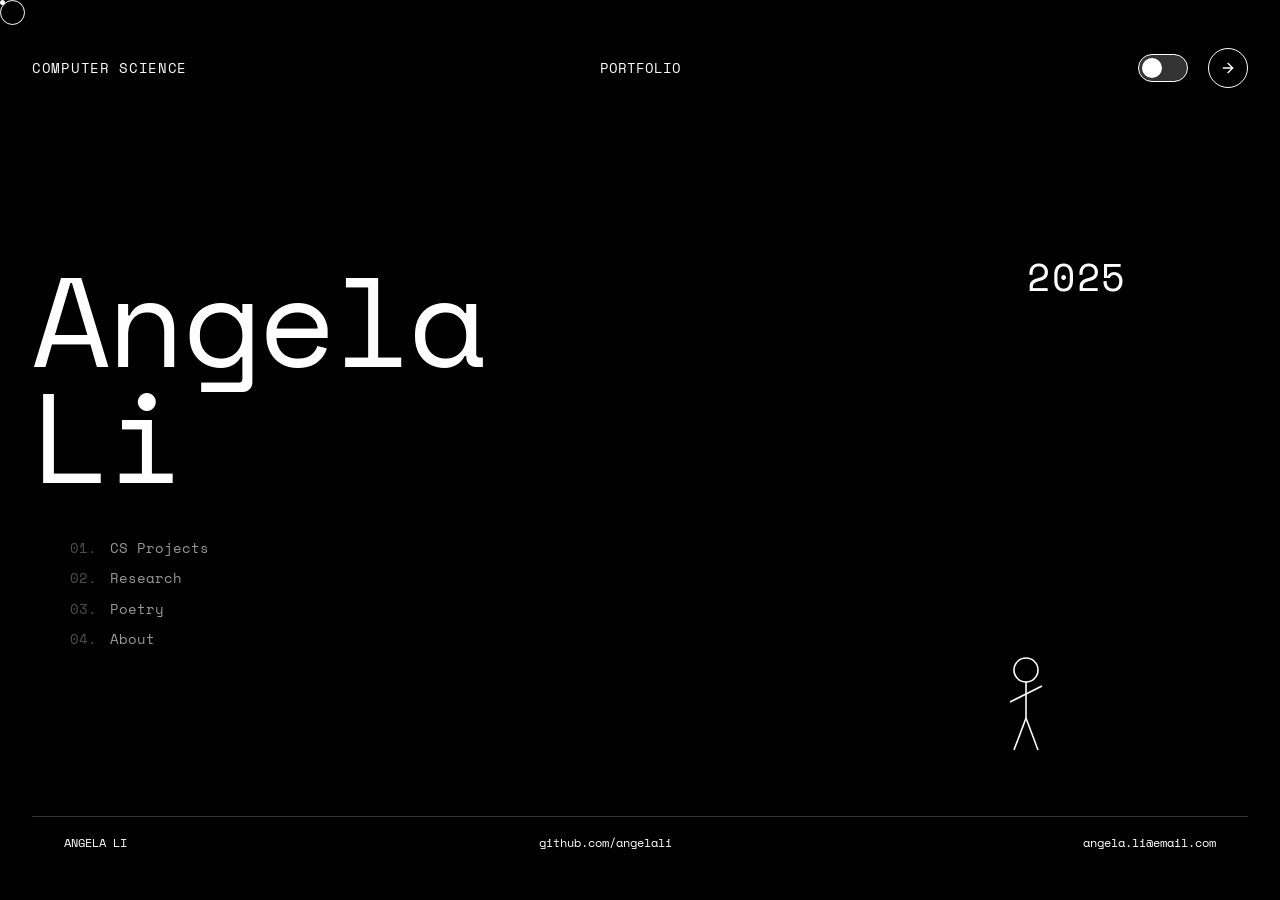
==== commit a70785f3: "Update index.html" ====
--- a/index.html
+++ b/index.html
@@ -154,19 +154,18 @@
         
         main {
             flex: 1; 
-            display: flex;
-            align-items: center;
-            justify-content: center;
+            display: flex; 
+            flex-direction: column; /* Ensures children stack and can expand */
             position: relative; 
         }
         
         .main-content {
             position: relative;
             width: 100%;
-            height: 100%;
+            flex-grow: 1; /* Allows this to grow and fill 'main' */
             display: flex;
             flex-direction: column;
-            justify-content: center;
+            justify-content: center; /* Centers its own direct children (name, categories) */
         }
         
         .name-display {
@@ -571,25 +570,30 @@
 
         function getElementHeight(element, numericFallbackValue) {
             if (!element) {
+                // console.warn(`[AnimationDebug] getElementHeight: Element is null/undefined. Returning fallback: ${numericFallbackValue}`);
                 return numericFallbackValue || 0;
             }
             let height = element.getBoundingClientRect().height;
             if (height && !isNaN(height) && height > 0) { 
                 return height;
             }
+            // console.warn(`[AnimationDebug] getBoundingClientRect().height for ${element.id || element.className} is ${height}. Trying offsetHeight.`);
             height = element.offsetHeight;
             if (height && !isNaN(height) && height > 0) {
                 return height;
             }
+            // console.warn(`[AnimationDebug] offsetHeight for ${element.id || element.className} is ${height}. Trying getComputedStyle.`);
             height = parseFloat(getComputedStyle(element).height);
             if (height && !isNaN(height) && height > 0) {
                 return height;
             }
+            // console.warn(`[AnimationDebug] CSS height for ${element.id || element.className} is also ${height}. Using provided numeric fallback: ${numericFallbackValue}`);
             return numericFallbackValue || 0;
         }
 
 
         function updateAnimationParameters() {
+            // console.log("[AnimationDebug] --- Updating animation parameters START ---");
             if (!animationContainer || !stickFigure || !ladder || !lightFixture || !ceiling || !lightSetup || !yearElement) {
                 cacheElements();
                  if (!animationContainer || !stickFigure || !ladder || !lightFixture || !ceiling || !lightSetup || !yearElement) {
@@ -600,15 +604,19 @@
 
             const animContainerHeight = getElementHeight(animationContainer, 400); 
             const animContainerRect = animationContainer.getBoundingClientRect(); 
+            // console.log(`[AnimationDebug] animContainerHeight: ${animContainerHeight}px, animContainerViewportTop: ${animContainerRect.top}px`);
 
             const yearRect = yearElement.getBoundingClientRect();
             const yearElementHeight = getElementHeight(yearElement, 30); 
             const yearBottom_viewport = yearRect.bottom; 
+            // console.log(`[AnimationDebug] Year Element: viewportTop=${yearRect.top}px, height=${yearElementHeight}px, viewportBottom=${yearBottom_viewport}px`);
 
             const targetCeilingTop_viewport = yearBottom_viewport + (yearElementHeight * 0.08);
+            // console.log(`[AnimationDebug] Target Ceiling Top (Viewport): ${targetCeilingTop_viewport}px`);
 
             const lightSetupViewportTop = animContainerRect.top; 
             let finalCeilingTop_relativeToLightSetup = targetCeilingTop_viewport - lightSetupViewportTop;
+            // console.log(`[AnimationDebug] Light Setup Viewport Top: ${lightSetupViewportTop}px`);
             
             const minCeilingTopRel = animContainerHeight * 0.05; 
             const maxCeilingTopRel = animContainerHeight * 0.50; 
@@ -618,10 +626,12 @@
                 finalCeilingTop_relativeToLightSetup = maxCeilingTopRel;
             }
             ceiling.style.top = finalCeilingTop_relativeToLightSetup + 'px';
+            // console.log(`[AnimationDebug] Ceiling: finalTop_relativeToLightSetup=${finalCeilingTop_relativeToLightSetup}px`);
 
             const lightFixtureElementHeight = getElementHeight(lightFixture, 40); 
             let finalLightFixtureTopCssValue = finalCeilingTop_relativeToLightSetup + 5; 
             lightFixture.style.top = finalLightFixtureTopCssValue + 'px';
+            // console.log(`[AnimationDebug] Light Fixture: elementHeight=${lightFixtureElementHeight}px, finalTopCssValue=${finalLightFixtureTopCssValue}px`);
             
             const ladderCssBottom = parseFloat(getComputedStyle(ladder).bottom); 
             const lightFixtureBottom_relativeToLightSetup = finalLightFixtureTopCssValue + lightFixtureElementHeight;
@@ -632,6 +642,8 @@
             let newLadderHeightCalculated = (animContainerHeight - ladderCssBottom) - ladderTopTarget_relativeToLightSetup;
             newLadderHeightCalculated = Math.max(animContainerHeight * 0.2, newLadderHeightCalculated); 
             ladder.style.height = newLadderHeightCalculated + 'px';
+            // const ladderElementHeight = getElementHeight(ladder, newLadderHeightCalculated); 
+            // console.log(`[AnimationDebug] Ladder: cssBottom=${ladderCssBottom}px, newCalculatedHeight=${newLadderHeightCalculated}px, actualElementHeight=${ladderElementHeight}px`);
 
             const lightSetupRect = lightSetup.getBoundingClientRect(); 
             const ceilingStartGlobalX = lightSetupRect.left + (lightSetup.offsetWidth / 2); 
@@ -650,8 +662,10 @@
             
             const sfCssBottom = parseFloat(getComputedStyle(stickFigure).bottom); 
             const sfHeight = getElementHeight(stickFigure, 120); 
+            // console.log(`[AnimationDebug] Stick Figure: cssBottom=${sfCssBottom}px, sfHeight=${sfHeight}px`);
             
             if (sfHeight === 0 || isNaN(sfHeight) || lightFixtureElementHeight === 0 || isNaN(lightFixtureElementHeight)) {
+                // console.error("[AnimationDebug] Stick figure or Light fixture height is 0 or NaN. Setting climbTopY to 0.");
                 climbTopY_global = 0; 
             } else {
                 const sfHandsOffsetYFactor = 60 / 150; 
@@ -659,12 +673,15 @@
 
                 const sfInitialTopEdge_from_AC_Top = animContainerHeight - sfCssBottom - sfHeight;
                 const sfInitialHands_from_AC_Top = sfInitialTopEdge_from_AC_Top + sfHandsOffsetFromSFTop_px;
+                // console.log(`[AnimationDebug] Stick Figure Initial Y: topEdgeFromACTop=${sfInitialTopEdge_from_AC_Top}px, handsFromACTop=${sfInitialHands_from_AC_Top}px`);
                 
                 const lfTargetBottom_from_AC_Top = finalLightFixtureTopCssValue + lightFixtureElementHeight;
+                // console.log(`[AnimationDebug] Light Fixture Target Y (Bottom): bottomFromACTop=${lfTargetBottom_from_AC_Top}px`);
 
                 climbTopY_global = sfInitialHands_from_AC_Top - lfTargetBottom_from_AC_Top;
                 climbTopY_global = Math.max(0, climbTopY_global); 
             }
+            // console.log(`[AnimationDebug] FINAL climbTopY_global: ${climbTopY_global}px`);
 
             const baseStepYPercentages = [0, 0.125, 0.25, 0.375, 0.5, 0.625, 0.75, 0.875, 1]; 
             dynamicClimbingSteps = baseStepYPercentages.map((p, index) => ({
@@ -683,12 +700,14 @@
             
             if (climbTopY_global < 5 || isNaN(climbTopY_global)) { 
                 dynamicClimbingSteps = [{ y: 0, lL: 0, rL: 0, lA: 0, rA: 0 }];
-            }
+                // console.log("[AnimationDebug] Climb distance very small or NaN, setting to no climb steps.");
+            }
+            // console.log("[AnimationDebug] --- Parameter update finished ---");
         }
 
         function setupThemeToggle() {
             if (!themeCheckbox) {
-                console.error("[AnimationDebug] Theme checkbox not found for setup!");
+                // console.error("[AnimationDebug] Theme checkbox not found for setup!");
                 return;
             }
             themeCheckbox.checked = isLightTheme; 
@@ -742,6 +761,7 @@
 
 
         window.onload = () => {
+            // console.log("[AnimationDebug] window.onload fired.");
             cacheElements(); 
             setupThemeToggle(); 
 
@@ -754,22 +774,25 @@
                 });
             }, 300); 
             
-            requestAnimationFrame(() => { 
-                updateAnimationParameters(); 
-                window.addEventListener('resize', () => {
-                    requestAnimationFrame(updateAnimationParameters); 
+            // Increased delay for initial parameter calculation, especially for GitHub Pages
+            setTimeout(() => {
+                requestAnimationFrame(() => { 
+                    updateAnimationParameters(); 
+                    window.addEventListener('resize', () => {
+                        requestAnimationFrame(updateAnimationParameters); 
+                    });
+
+                    setTimeout(() => { 
+                        if (stickFigure && ladder && lightFixture && ceiling) { 
+                            currentClimbShouldTurnLightOn = true; 
+                            animationInProgress = true;
+                            wave(); 
+                        } else {
+                            console.error("[AnimationDebug] Crucial elements missing before starting initial animation.");
+                        }
+                    }, 1200); 
                 });
-
-                setTimeout(() => { 
-                    if (stickFigure && ladder && lightFixture && ceiling) { 
-                        currentClimbShouldTurnLightOn = true; 
-                        animationInProgress = true;
-                        wave(); 
-                    } else {
-                        console.error("[AnimationDebug] Crucial elements missing before starting initial animation.");
-                    }
-                }, 1200); 
-            });
+            }, 500); // Increased delay for initial parameter calculation
         };
         
         const cursorDot = document.getElementById('cursor-dot');
@@ -859,6 +882,7 @@
                  setTimeout(climbLadder, 400); 
                  return;
             }
+            // console.log(`[AnimationDebug] Climbing step ${currentClimbStep}: translateY(-${step.y}px).`);
             stickFigure.style.transform = `translateX(${stickFigureTranslateXOnLadder_global || 0}px) translateY(-${step.y}px)`;
             animateLimbs(step); 
             
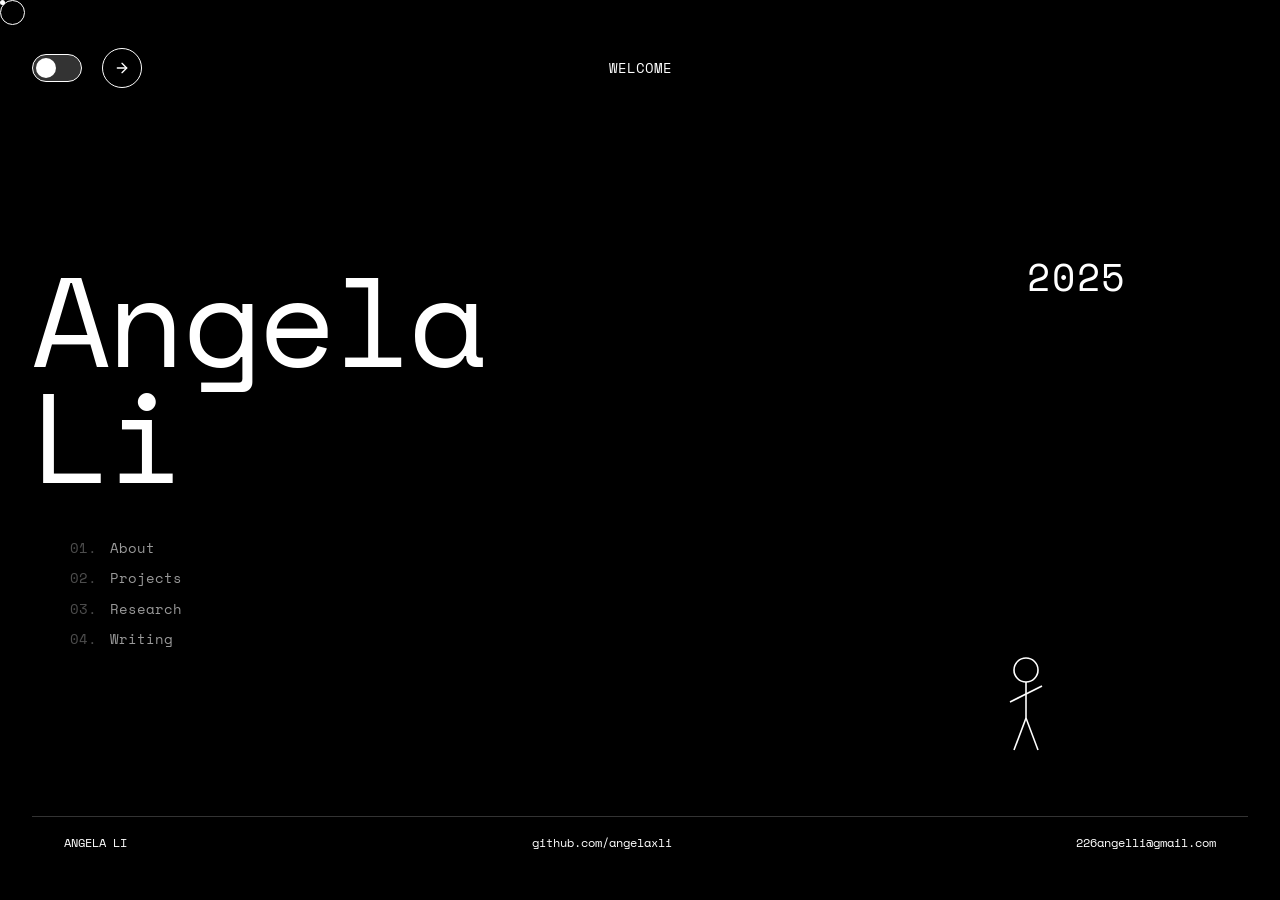
==== commit 26b958b4: "Update index.html" ====
--- a/index.html
+++ b/index.html
@@ -450,8 +450,7 @@
 
     <div class="container">
         <header>
-            <div class="header-left">Computer Science</div>
-            <div class="header-center">Portfolio</div>
+            <div class="header-center">Welcome</div>
             <div class="header-right">
                 <div class="theme-switch-wrapper">
                     <label class="theme-switch" for="theme-checkbox">
@@ -476,19 +475,19 @@
                 <div class="categories hidden">
                     <div class="category-item">
                         <div class="category-number">01.</div>
-                        <div class="category-name">CS Projects</div>
+                        <div class="category-name">About</div>
                     </div>
                     <div class="category-item">
                         <div class="category-number">02.</div>
+                        <div class="category-name">Projects</div>
+                    </div>
+                    <div class="category-item">
+                        <div class="category-number">03.</div>
                         <div class="category-name">Research</div>
                     </div>
                     <div class="category-item">
-                        <div class="category-number">03.</div>
-                        <div class="category-name">Poetry</div>
-                    </div>
-                    <div class="category-item">
                         <div class="category-number">04.</div>
-                        <div class="category-name">About</div>
+                        <div class="category-name">Writing</div>
                     </div>
                 </div>
                 
@@ -529,8 +528,8 @@
 
         <footer>
             <div class="footer-name">Angela Li</div>
-            <div class="footer-website">github.com/angelali</div>
-            <div class="footer-email">angela.li@email.com</div>
+            <div class="footer-website">github.com/angelaxli</div>
+            <div class="footer-email">226angelli@gmail.com</div>
         </footer>
     </div>
 
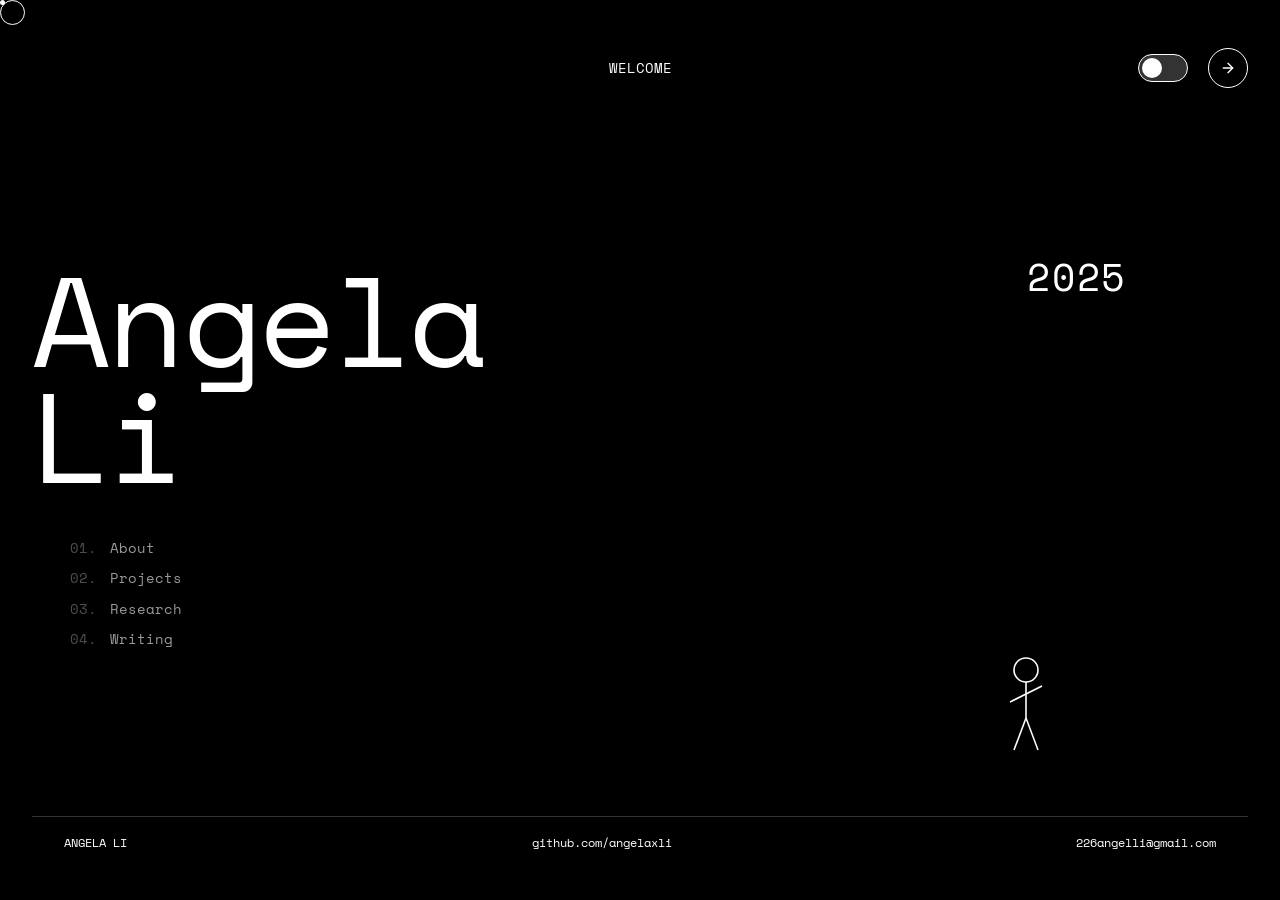
==== commit 9aa95de7: "Update index.html" ====
--- a/index.html
+++ b/index.html
@@ -450,6 +450,7 @@
 
     <div class="container">
         <header>
+            <div class="header-left"></div>
             <div class="header-center">Welcome</div>
             <div class="header-right">
                 <div class="theme-switch-wrapper">
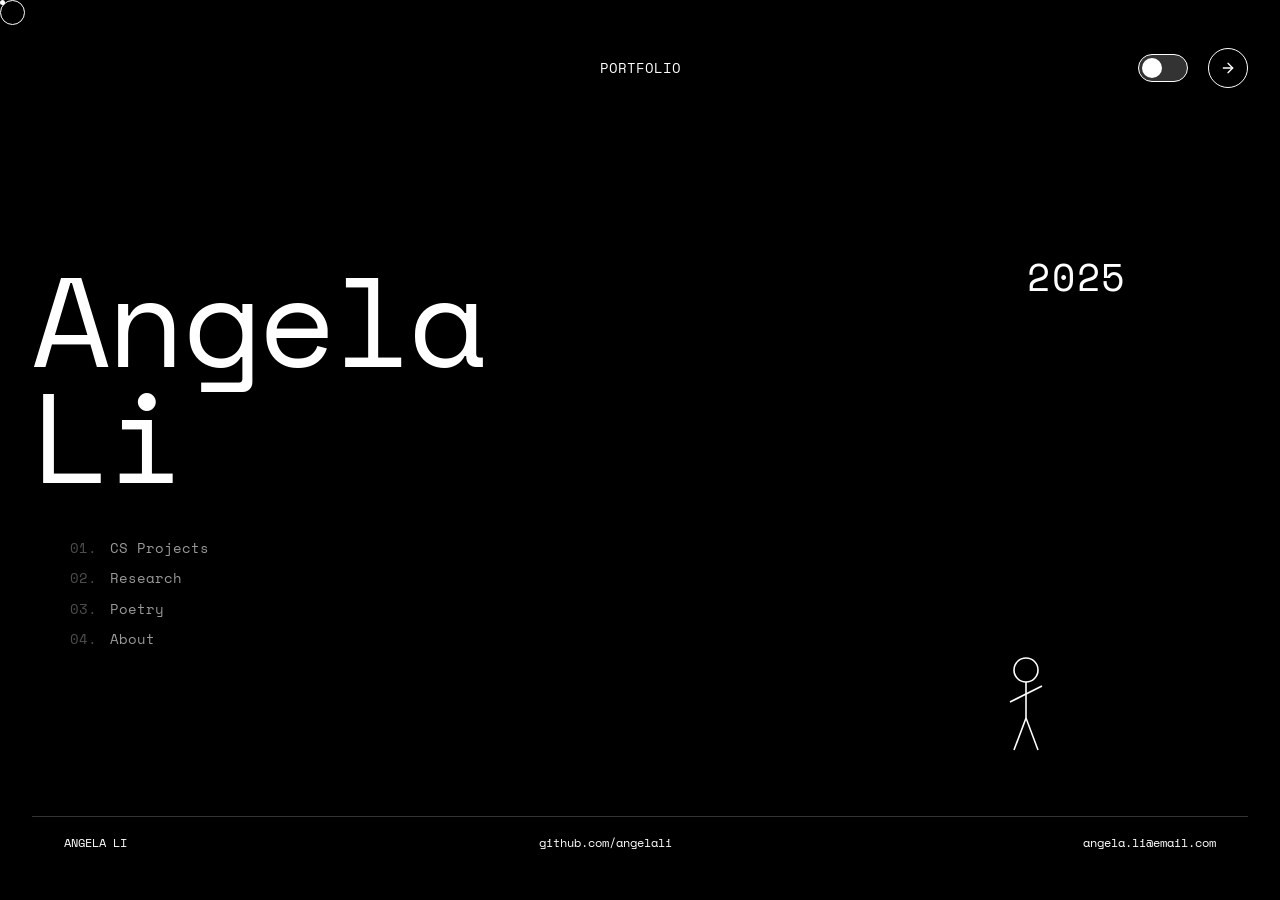
==== commit c2cbe705: "Update index.html" ====
--- a/index.html
+++ b/index.html
@@ -43,10 +43,11 @@
             padding: 1rem 0;
         }
         
-        .header-left {
+        .header-left { 
             font-size: 14px;
             text-transform: uppercase;
             letter-spacing: 0.05em;
+            min-width: 150px; 
         }
         
         .header-center {
@@ -85,8 +86,8 @@
             left: 0;
             right: 0;
             bottom: 0;
-            background-color: #333; /* Darker grey for dark mode (switch off) */
-            border: 1px solid #fff; /* White border in dark mode */
+            background-color: #333; 
+            border: 1px solid #fff; 
             transition: .4s;
         }
         .slider:before {
@@ -94,19 +95,19 @@
             content: "";
             height: 20px; 
             width: 20px; 
-            left: 3px; /* Adjusted for border */
-            bottom: 3px; /* Adjusted for border */
+            left: 3px; 
+            bottom: 3px; 
             background-color: white; 
             transition: .4s;
         }
         
-        input:checked + .slider { /* Light mode active */
-            background-color: #ddd; /* Light grey background for light mode */
-            border-color: #000; /* Black border in light mode */
+        input:checked + .slider { 
+            background-color: #ddd; 
+            border-color: #000; 
         }
         input:checked + .slider:before {
             transform: translateX(22px);
-            background-color: #333; /* Dark knob for light mode */
+            background-color: #333; 
         }
         .slider.round {
             border-radius: 28px; 
@@ -115,23 +116,21 @@
             border-radius: 50%;
         }
 
-        /* Styles for when body has .light-theme but switch might be forced to an opposite state during animation */
         body.light-theme .theme-switch-wrapper input:not(:checked) + .slider {
-            background-color: #333; /* Should look like dark mode switch */
+            background-color: #333; 
             border-color: #fff;
         }
          body.light-theme .theme-switch-wrapper input:not(:checked) + .slider:before {
             background-color: white;
-            transform: translateX(0px); /* Ensure it's on the left */
-        }
-        /* Styles for when body is dark (no .light-theme) but switch might be forced to checked */
+            transform: translateX(0px); 
+        }
         body:not(.light-theme) .theme-switch-wrapper input:checked + .slider {
-            background-color: #ddd; /* Should look like light mode switch */
+            background-color: #ddd; 
             border-color: #000;
         }
         body:not(.light-theme) .theme-switch-wrapper input:checked + .slider:before {
             background-color: #333;
-            transform: translateX(22px); /* Ensure it's on the right */
+            transform: translateX(22px); 
         }
 
 
@@ -155,17 +154,17 @@
         main {
             flex: 1; 
             display: flex; 
-            flex-direction: column; /* Ensures children stack and can expand */
+            flex-direction: column; 
             position: relative; 
         }
         
         .main-content {
             position: relative;
             width: 100%;
-            flex-grow: 1; /* Allows this to grow and fill 'main' */
+            flex-grow: 1; 
             display: flex;
             flex-direction: column;
-            justify-content: center; /* Centers its own direct children (name, categories) */
+            justify-content: center; 
         }
         
         .name-display {
@@ -450,8 +449,8 @@
 
     <div class="container">
         <header>
-            <div class="header-left"></div>
-            <div class="header-center">Welcome</div>
+            <div class="header-left"></div> 
+            <div class="header-center">Portfolio</div>
             <div class="header-right">
                 <div class="theme-switch-wrapper">
                     <label class="theme-switch" for="theme-checkbox">
@@ -476,19 +475,19 @@
                 <div class="categories hidden">
                     <div class="category-item">
                         <div class="category-number">01.</div>
-                        <div class="category-name">About</div>
+                        <div class="category-name">CS Projects</div>
                     </div>
                     <div class="category-item">
                         <div class="category-number">02.</div>
-                        <div class="category-name">Projects</div>
+                        <div class="category-name">Research</div>
                     </div>
                     <div class="category-item">
                         <div class="category-number">03.</div>
-                        <div class="category-name">Research</div>
+                        <div class="category-name">Poetry</div>
                     </div>
                     <div class="category-item">
                         <div class="category-number">04.</div>
-                        <div class="category-name">Writing</div>
+                        <div class="category-name">About</div>
                     </div>
                 </div>
                 
@@ -529,8 +528,8 @@
 
         <footer>
             <div class="footer-name">Angela Li</div>
-            <div class="footer-website">github.com/angelaxli</div>
-            <div class="footer-email">226angelli@gmail.com</div>
+            <div class="footer-website">github.com/angelali</div>
+            <div class="footer-email">angela.li@email.com</div>
         </footer>
     </div>
 
@@ -570,30 +569,25 @@
 
         function getElementHeight(element, numericFallbackValue) {
             if (!element) {
-                // console.warn(`[AnimationDebug] getElementHeight: Element is null/undefined. Returning fallback: ${numericFallbackValue}`);
                 return numericFallbackValue || 0;
             }
             let height = element.getBoundingClientRect().height;
             if (height && !isNaN(height) && height > 0) { 
                 return height;
             }
-            // console.warn(`[AnimationDebug] getBoundingClientRect().height for ${element.id || element.className} is ${height}. Trying offsetHeight.`);
             height = element.offsetHeight;
             if (height && !isNaN(height) && height > 0) {
                 return height;
             }
-            // console.warn(`[AnimationDebug] offsetHeight for ${element.id || element.className} is ${height}. Trying getComputedStyle.`);
             height = parseFloat(getComputedStyle(element).height);
             if (height && !isNaN(height) && height > 0) {
                 return height;
             }
-            // console.warn(`[AnimationDebug] CSS height for ${element.id || element.className} is also ${height}. Using provided numeric fallback: ${numericFallbackValue}`);
             return numericFallbackValue || 0;
         }
 
 
         function updateAnimationParameters() {
-            // console.log("[AnimationDebug] --- Updating animation parameters START ---");
             if (!animationContainer || !stickFigure || !ladder || !lightFixture || !ceiling || !lightSetup || !yearElement) {
                 cacheElements();
                  if (!animationContainer || !stickFigure || !ladder || !lightFixture || !ceiling || !lightSetup || !yearElement) {
@@ -604,19 +598,15 @@
 
             const animContainerHeight = getElementHeight(animationContainer, 400); 
             const animContainerRect = animationContainer.getBoundingClientRect(); 
-            // console.log(`[AnimationDebug] animContainerHeight: ${animContainerHeight}px, animContainerViewportTop: ${animContainerRect.top}px`);
 
             const yearRect = yearElement.getBoundingClientRect();
             const yearElementHeight = getElementHeight(yearElement, 30); 
             const yearBottom_viewport = yearRect.bottom; 
-            // console.log(`[AnimationDebug] Year Element: viewportTop=${yearRect.top}px, height=${yearElementHeight}px, viewportBottom=${yearBottom_viewport}px`);
 
             const targetCeilingTop_viewport = yearBottom_viewport + (yearElementHeight * 0.08);
-            // console.log(`[AnimationDebug] Target Ceiling Top (Viewport): ${targetCeilingTop_viewport}px`);
 
             const lightSetupViewportTop = animContainerRect.top; 
             let finalCeilingTop_relativeToLightSetup = targetCeilingTop_viewport - lightSetupViewportTop;
-            // console.log(`[AnimationDebug] Light Setup Viewport Top: ${lightSetupViewportTop}px`);
             
             const minCeilingTopRel = animContainerHeight * 0.05; 
             const maxCeilingTopRel = animContainerHeight * 0.50; 
@@ -626,12 +616,10 @@
                 finalCeilingTop_relativeToLightSetup = maxCeilingTopRel;
             }
             ceiling.style.top = finalCeilingTop_relativeToLightSetup + 'px';
-            // console.log(`[AnimationDebug] Ceiling: finalTop_relativeToLightSetup=${finalCeilingTop_relativeToLightSetup}px`);
 
             const lightFixtureElementHeight = getElementHeight(lightFixture, 40); 
             let finalLightFixtureTopCssValue = finalCeilingTop_relativeToLightSetup + 5; 
             lightFixture.style.top = finalLightFixtureTopCssValue + 'px';
-            // console.log(`[AnimationDebug] Light Fixture: elementHeight=${lightFixtureElementHeight}px, finalTopCssValue=${finalLightFixtureTopCssValue}px`);
             
             const ladderCssBottom = parseFloat(getComputedStyle(ladder).bottom); 
             const lightFixtureBottom_relativeToLightSetup = finalLightFixtureTopCssValue + lightFixtureElementHeight;
@@ -642,8 +630,6 @@
             let newLadderHeightCalculated = (animContainerHeight - ladderCssBottom) - ladderTopTarget_relativeToLightSetup;
             newLadderHeightCalculated = Math.max(animContainerHeight * 0.2, newLadderHeightCalculated); 
             ladder.style.height = newLadderHeightCalculated + 'px';
-            // const ladderElementHeight = getElementHeight(ladder, newLadderHeightCalculated); 
-            // console.log(`[AnimationDebug] Ladder: cssBottom=${ladderCssBottom}px, newCalculatedHeight=${newLadderHeightCalculated}px, actualElementHeight=${ladderElementHeight}px`);
 
             const lightSetupRect = lightSetup.getBoundingClientRect(); 
             const ceilingStartGlobalX = lightSetupRect.left + (lightSetup.offsetWidth / 2); 
@@ -662,10 +648,8 @@
             
             const sfCssBottom = parseFloat(getComputedStyle(stickFigure).bottom); 
             const sfHeight = getElementHeight(stickFigure, 120); 
-            // console.log(`[AnimationDebug] Stick Figure: cssBottom=${sfCssBottom}px, sfHeight=${sfHeight}px`);
             
             if (sfHeight === 0 || isNaN(sfHeight) || lightFixtureElementHeight === 0 || isNaN(lightFixtureElementHeight)) {
-                // console.error("[AnimationDebug] Stick figure or Light fixture height is 0 or NaN. Setting climbTopY to 0.");
                 climbTopY_global = 0; 
             } else {
                 const sfHandsOffsetYFactor = 60 / 150; 
@@ -673,15 +657,12 @@
 
                 const sfInitialTopEdge_from_AC_Top = animContainerHeight - sfCssBottom - sfHeight;
                 const sfInitialHands_from_AC_Top = sfInitialTopEdge_from_AC_Top + sfHandsOffsetFromSFTop_px;
-                // console.log(`[AnimationDebug] Stick Figure Initial Y: topEdgeFromACTop=${sfInitialTopEdge_from_AC_Top}px, handsFromACTop=${sfInitialHands_from_AC_Top}px`);
                 
                 const lfTargetBottom_from_AC_Top = finalLightFixtureTopCssValue + lightFixtureElementHeight;
-                // console.log(`[AnimationDebug] Light Fixture Target Y (Bottom): bottomFromACTop=${lfTargetBottom_from_AC_Top}px`);
 
                 climbTopY_global = sfInitialHands_from_AC_Top - lfTargetBottom_from_AC_Top;
                 climbTopY_global = Math.max(0, climbTopY_global); 
             }
-            // console.log(`[AnimationDebug] FINAL climbTopY_global: ${climbTopY_global}px`);
 
             const baseStepYPercentages = [0, 0.125, 0.25, 0.375, 0.5, 0.625, 0.75, 0.875, 1]; 
             dynamicClimbingSteps = baseStepYPercentages.map((p, index) => ({
@@ -700,14 +681,11 @@
             
             if (climbTopY_global < 5 || isNaN(climbTopY_global)) { 
                 dynamicClimbingSteps = [{ y: 0, lL: 0, rL: 0, lA: 0, rA: 0 }];
-                // console.log("[AnimationDebug] Climb distance very small or NaN, setting to no climb steps.");
-            }
-            // console.log("[AnimationDebug] --- Parameter update finished ---");
+            }
         }
 
         function setupThemeToggle() {
             if (!themeCheckbox) {
-                // console.error("[AnimationDebug] Theme checkbox not found for setup!");
                 return;
             }
             themeCheckbox.checked = isLightTheme; 
@@ -761,7 +739,6 @@
 
 
         window.onload = () => {
-            // console.log("[AnimationDebug] window.onload fired.");
             cacheElements(); 
             setupThemeToggle(); 
 
@@ -774,7 +751,6 @@
                 });
             }, 300); 
             
-            // Increased delay for initial parameter calculation, especially for GitHub Pages
             setTimeout(() => {
                 requestAnimationFrame(() => { 
                     updateAnimationParameters(); 
@@ -792,7 +768,7 @@
                         }
                     }, 1200); 
                 });
-            }, 500); // Increased delay for initial parameter calculation
+            }, 500); 
         };
         
         const cursorDot = document.getElementById('cursor-dot');
@@ -882,7 +858,6 @@
                  setTimeout(climbLadder, 400); 
                  return;
             }
-            // console.log(`[AnimationDebug] Climbing step ${currentClimbStep}: translateY(-${step.y}px).`);
             stickFigure.style.transform = `translateX(${stickFigureTranslateXOnLadder_global || 0}px) translateY(-${step.y}px)`;
             animateLimbs(step); 
             
@@ -891,24 +866,46 @@
         }
         
         function interactWithLightBulbAtTop(turnLightOn) { 
-            leftArm.setAttribute('x2', '45'); 
-            leftArm.setAttribute('y2', '30'); 
-            rightArm.setAttribute('x2', '55'); 
-            rightArm.setAttribute('y2', '30');
-            
+            // Set initial arm positions for reaching
+            // Left arm reaches towards the light (assumed to be to the figure's left and slightly up)
+            // SVG coordinates: x1,y1 is shoulder, x2,y2 is hand
+            // Stick figure SVG viewBox="0 0 100 150"
+            // Left arm base: x1="50" y1="60"
+            // Right arm base: x1="50" y1="60"
+            
+            const leftArmReachX = 25; // Further left
+            const leftArmReachY = 35; // Higher up
+            leftArm.setAttribute('x2', String(leftArmReachX)); 
+            leftArm.setAttribute('y2', String(leftArmReachY)); 
+            
+            // Right arm holds ladder for stability
+            rightArm.setAttribute('x2', '70'); // Standard hold
+            rightArm.setAttribute('y2', '70'); // Standard hold
+
+            // Keep the body transform static during screwing, only left arm moves
+            stickFigure.style.transform = `translateX(${stickFigureTranslateXOnLadder_global || 0}px) translateY(-${climbTopY_global || 0}px)`;
+
             let rotations = 0;
             const screwDuration = 1500; 
             const intervalTime = 100;
-            let screwAngle = 0;
+            const screwRadius = 5; // Radius of the circular screwing motion for the hand
 
             const screwInterval = setInterval(() => {
-                screwAngle = (rotations % 2 === 0) ? 5 : -5; 
-                stickFigure.style.transform = `translateX(${stickFigureTranslateXOnLadder_global || 0}px) translateY(-${climbTopY_global || 0}px) rotate(${screwAngle}deg)`;
+                // Calculate screwing motion for the left hand
+                const currentScrewAngleRad = (rotations * 30) * (Math.PI / 180); // 30 degrees per step
+                const handOffsetX = screwRadius * Math.cos(currentScrewAngleRad);
+                const handOffsetY = screwRadius * Math.sin(currentScrewAngleRad);
+
+                leftArm.setAttribute('x2', String(leftArmReachX + handOffsetX));
+                leftArm.setAttribute('y2', String(leftArmReachY + handOffsetY));
+                
                 rotations++;
                 
                 if ((rotations * intervalTime) >= screwDuration) {
                     clearInterval(screwInterval);
-                    stickFigure.style.transform = `translateX(${stickFigureTranslateXOnLadder_global || 0}px) translateY(-${climbTopY_global || 0}px)`; 
+                    // Reset left arm to a more neutral "finished" position or keep it reaching
+                    leftArm.setAttribute('x2', String(leftArmReachX)); 
+                    leftArm.setAttribute('y2', String(leftArmReachY)); 
                     
                     if (turnLightOn) {
                         lightFixture.classList.add('light-glow');
@@ -928,6 +925,7 @@
              if (!dynamicClimbingSteps || dynamicClimbingSteps.length === 0) {
                 resetToNormalPose(); return; 
             }
+            // Reset arms to climbing pose before descending
             animateLimbs(dynamicClimbingSteps[dynamicClimbingSteps.length-1]); 
             currentClimbStep = dynamicClimbingSteps.length - 2; 
             climbDown();
@@ -953,11 +951,12 @@
         
         function resetToNormalPose() {
             stickFigure.style.transform = 'translateX(0px) translateY(0px)';
+            // Reset limbs to default standing pose
             leftLeg.setAttribute('x2', '35');
             rightLeg.setAttribute('x2', '65');
-            leftArm.setAttribute('x2', '30');
-            leftArm.setAttribute('y2', '70'); 
-            rightArm.setAttribute('x2', '70');
+            leftArm.setAttribute('x2', '30'); // Default left arm
+            leftArm.setAttribute('y2', '70');
+            rightArm.setAttribute('x2', '70'); // Default right arm
             rightArm.setAttribute('y2', '50'); 
             
             setTimeout(() => { 
